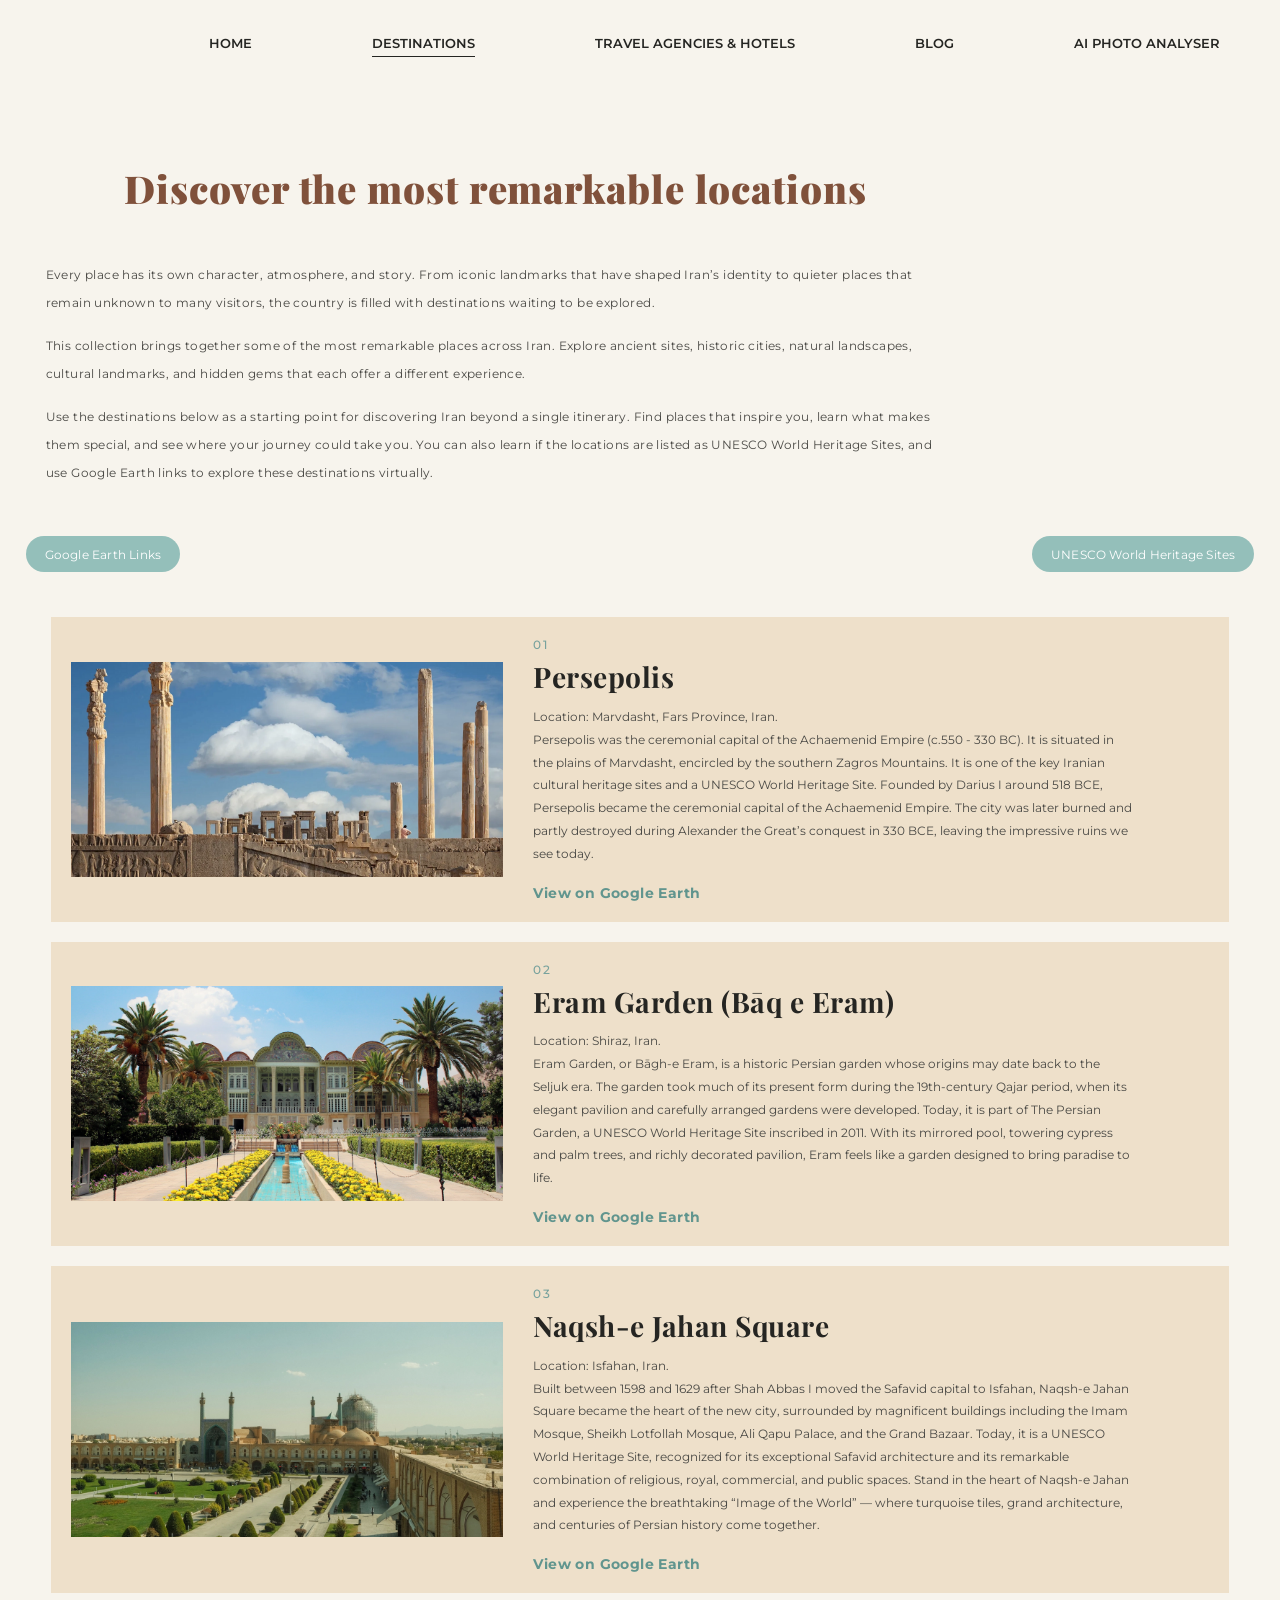
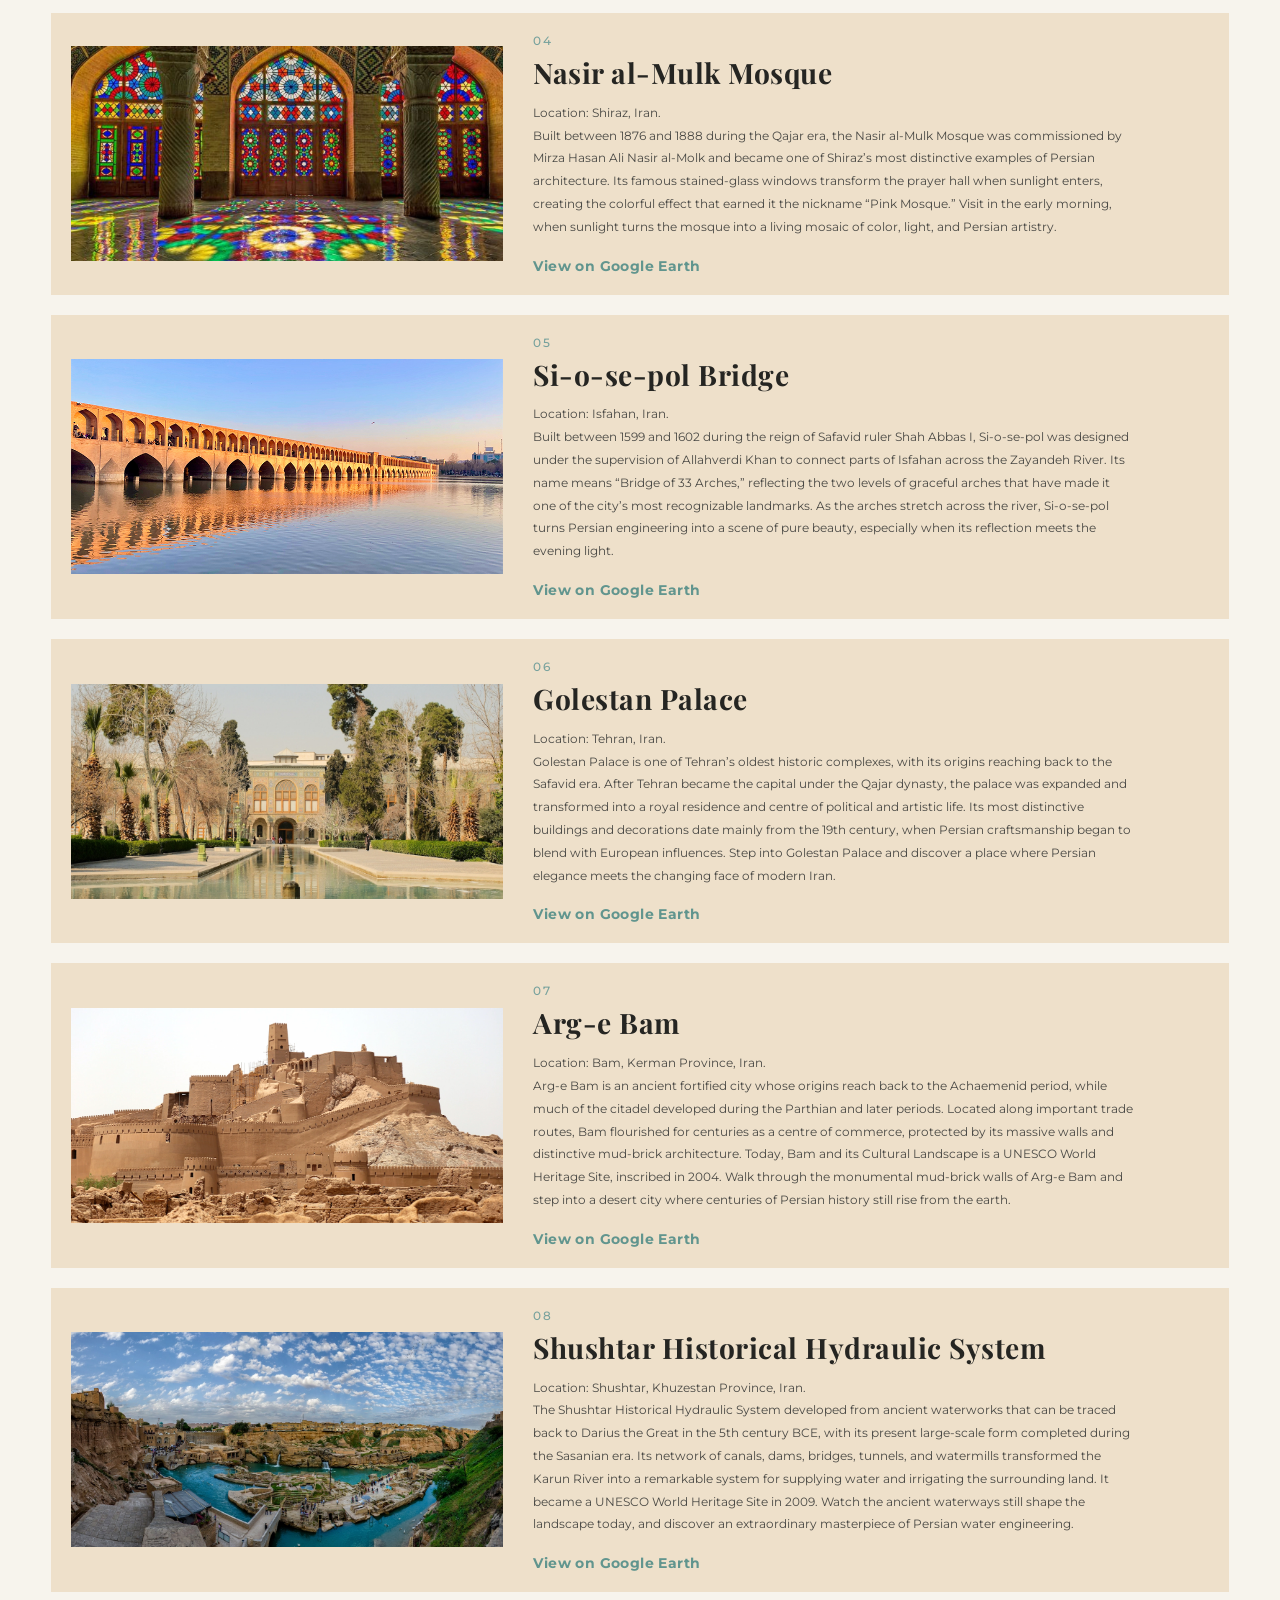
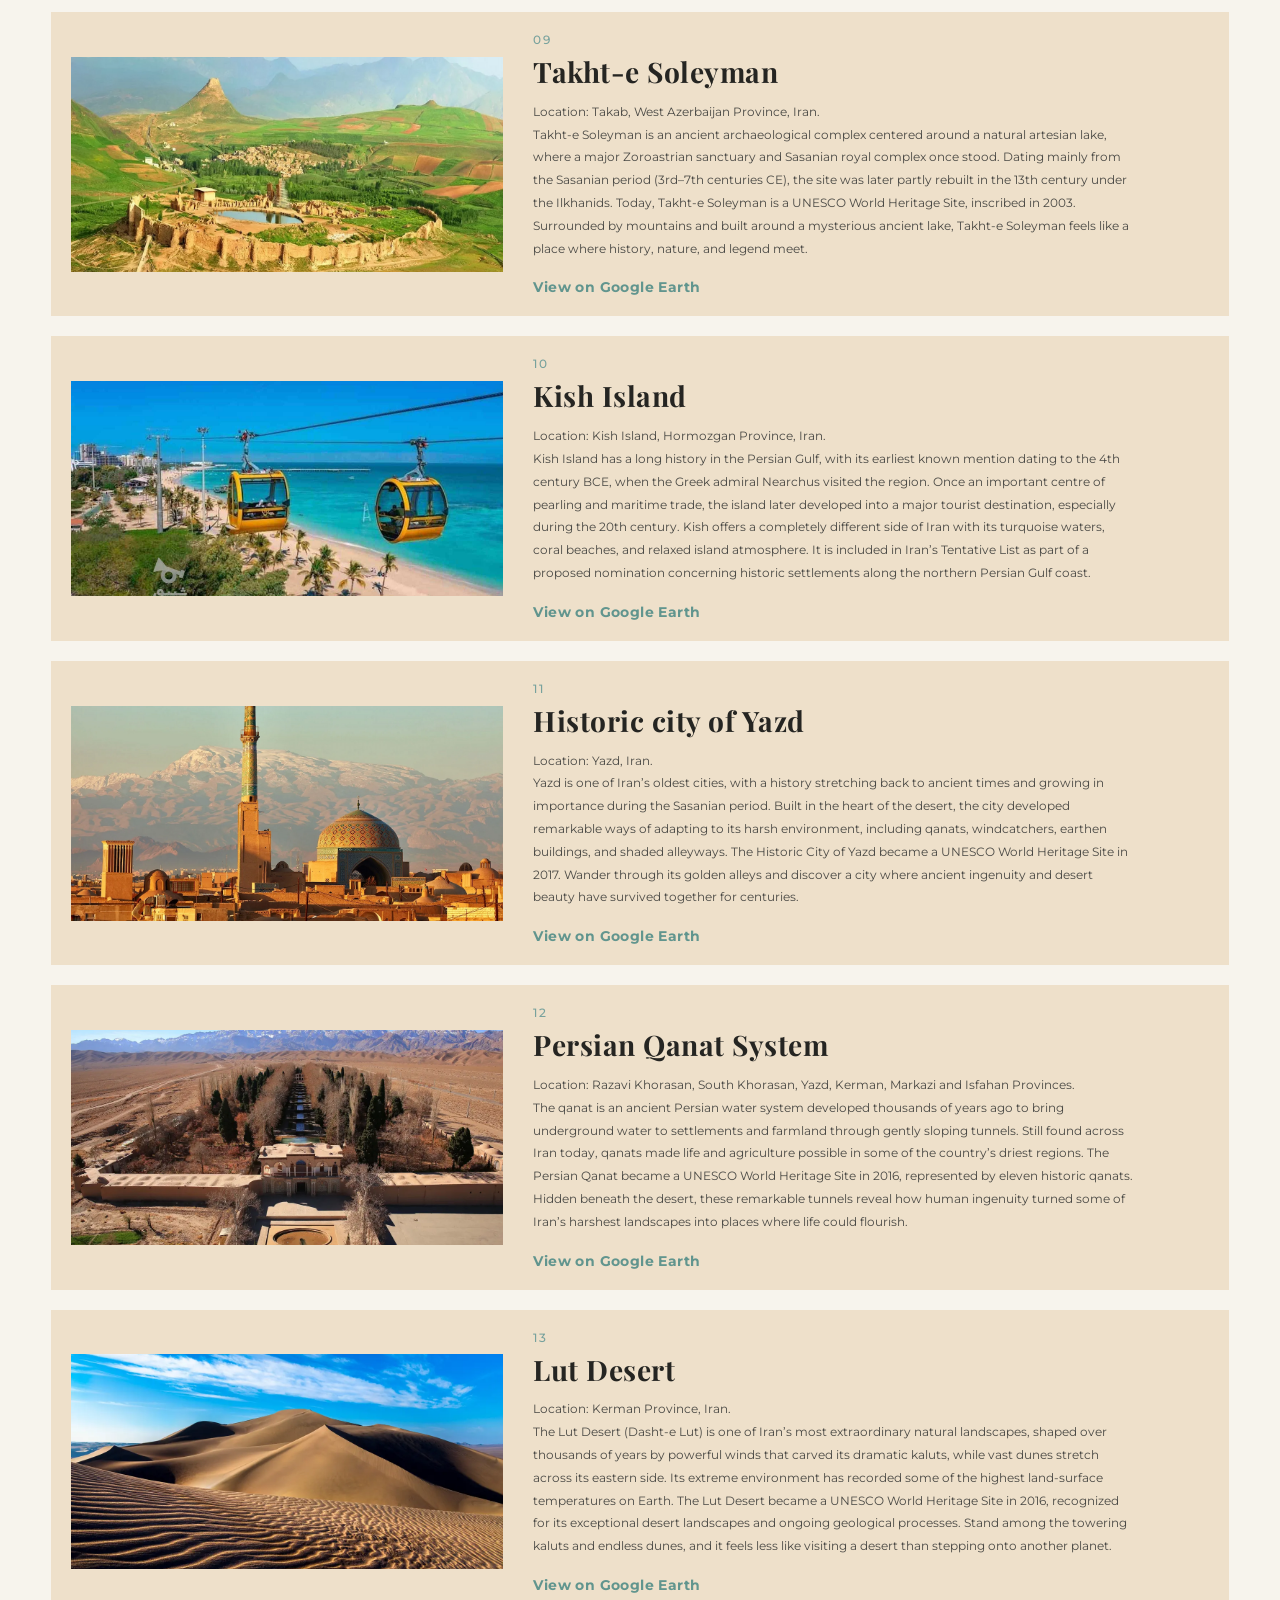
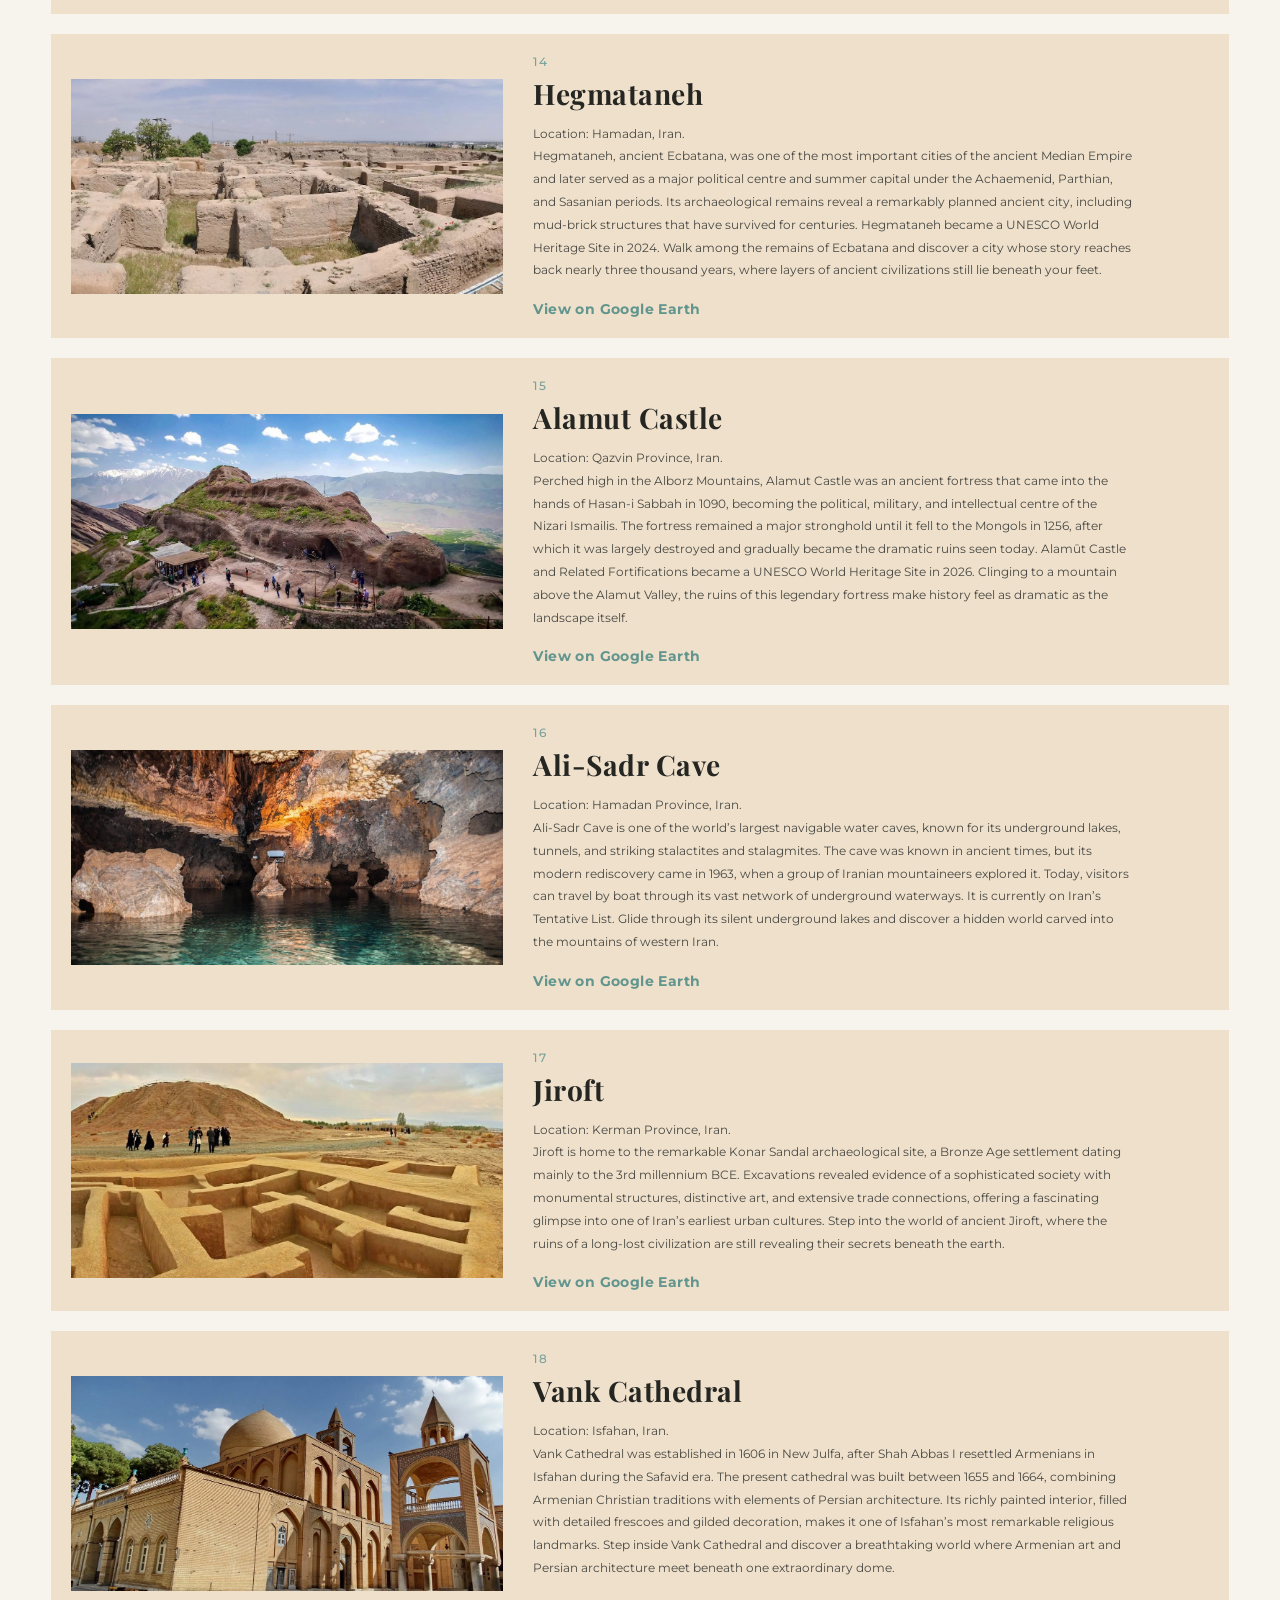
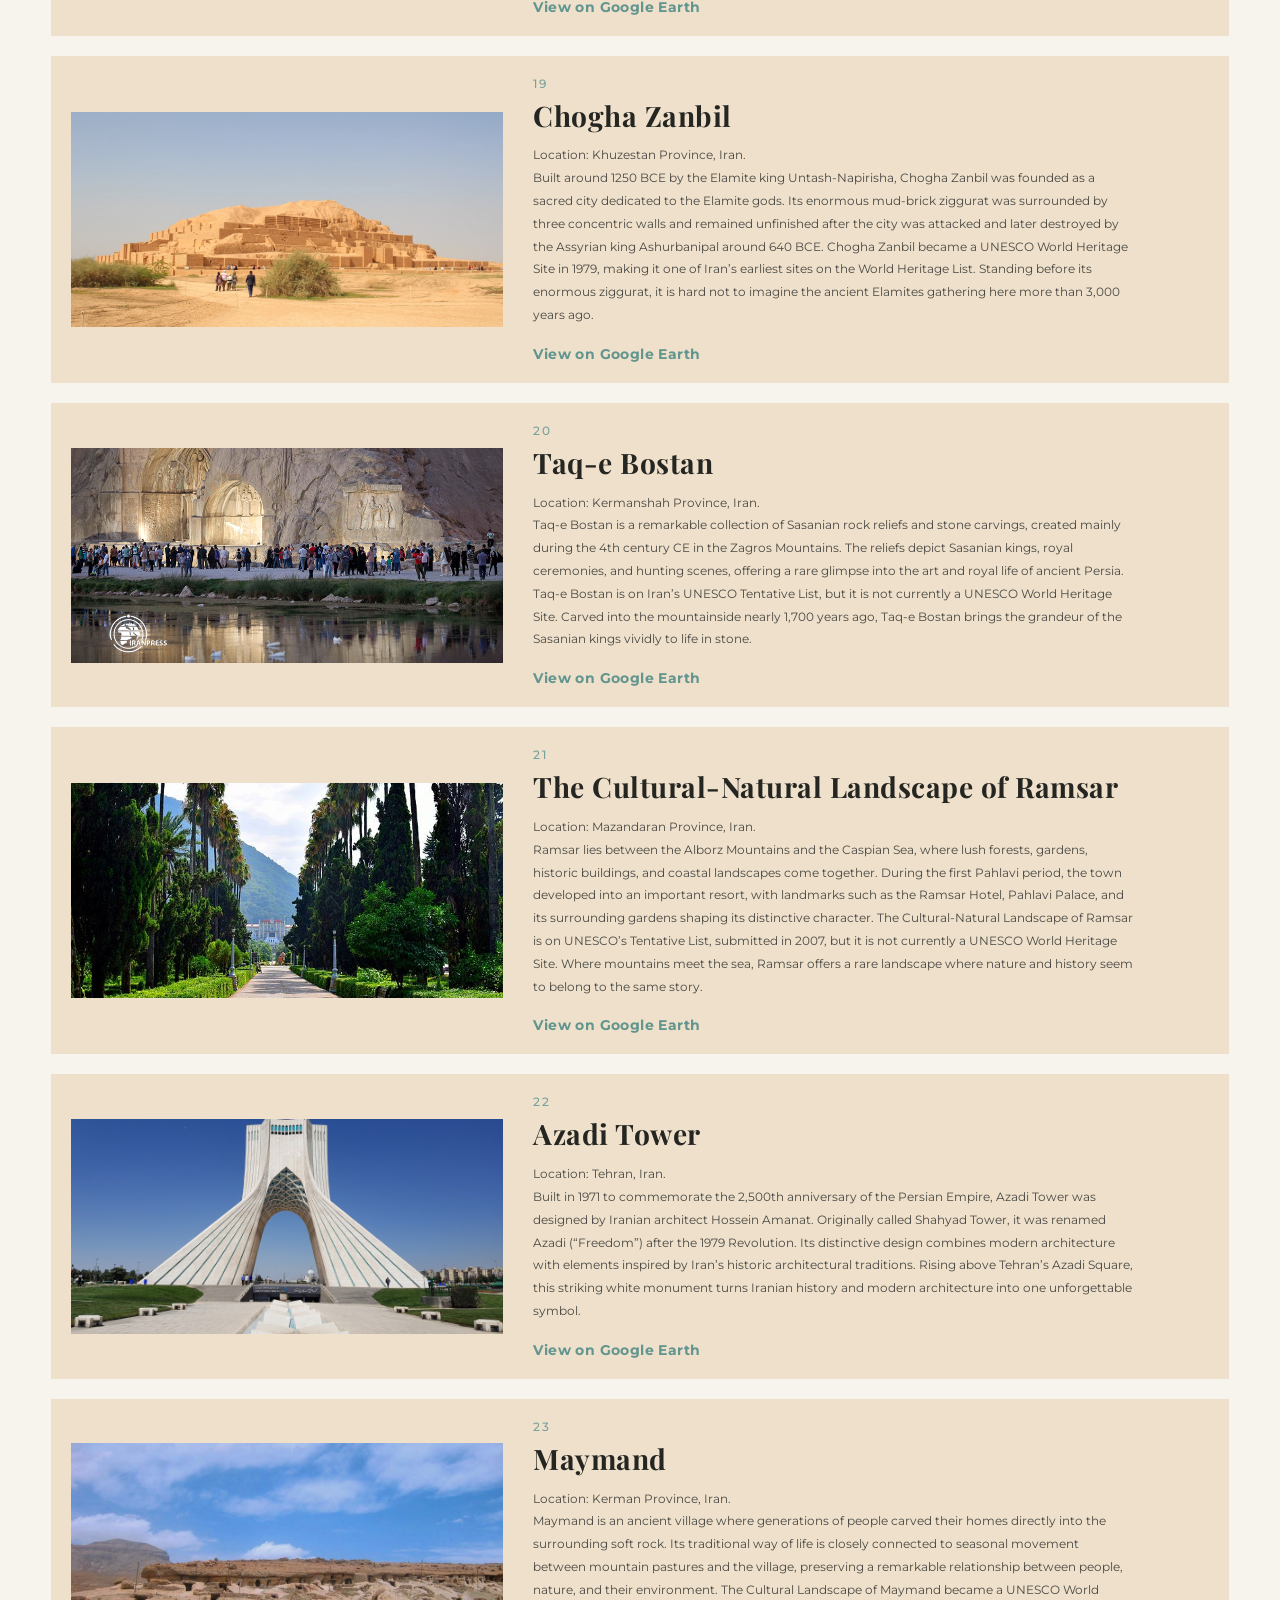
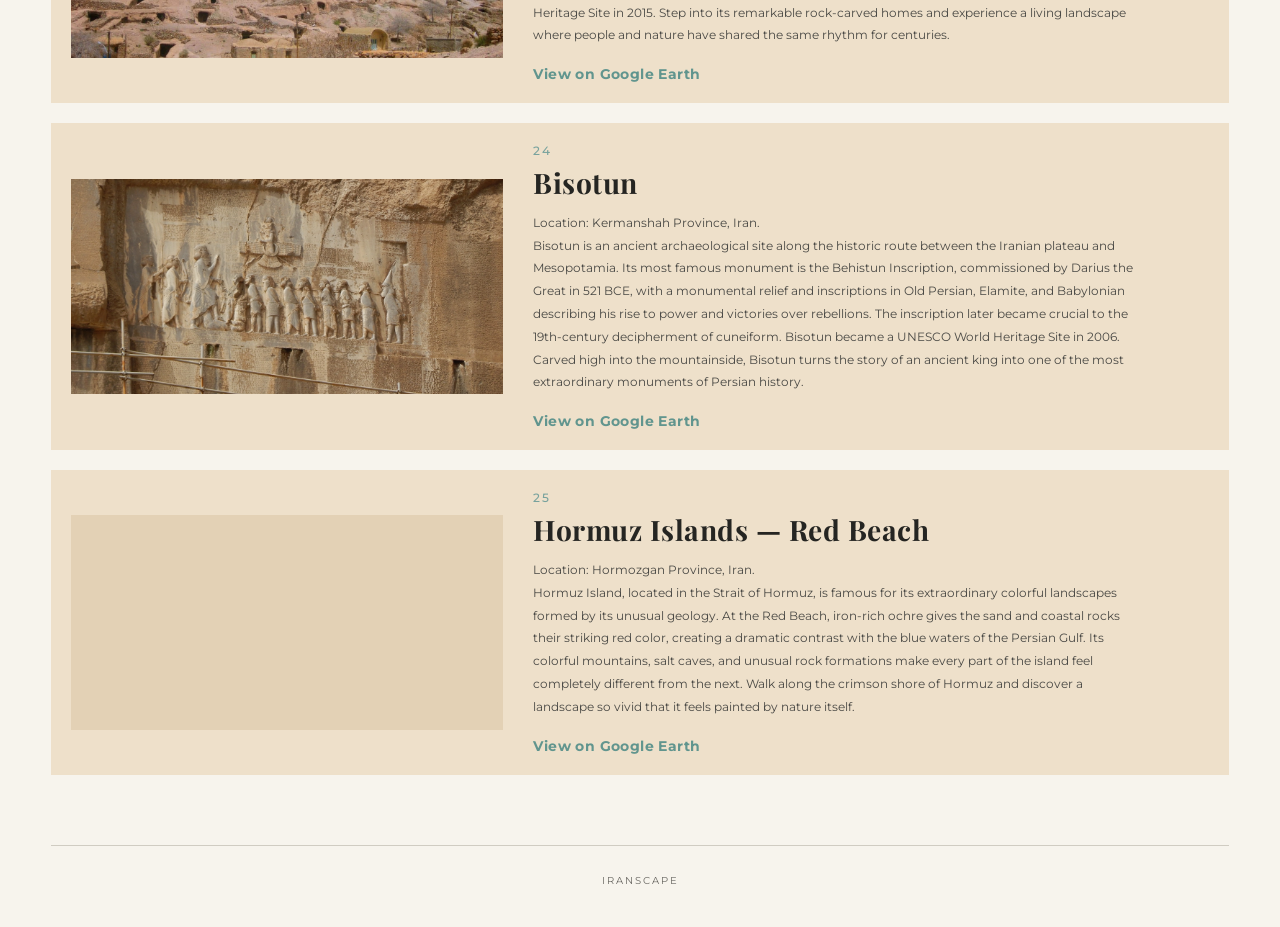
==== Destination page/index.html @ fbcfce31 "Add IranScape final project" ====
<!DOCTYPE html>
<html lang="en">

<head>

    <meta charset="UTF-8">

    <meta name="viewport" content="width=device-width, initial-scale=1.0">

    <title>Destinations | Iranscape</title>

    <link rel="stylesheet" href="destinations.css">


    <!-- Google Fonts -->

    <link rel="preconnect" href="https://fonts.googleapis.com">

    <link rel="preconnect" href="https://fonts.gstatic.com" crossorigin>

    <link
        href="https://fonts.googleapis.com/css2?family=Montserrat:wght@300;400;500;600;700&family=Playfair+Display:ital,wght@0,600;1,600&display=swap"
        rel="stylesheet"
    >

</head>


<body>


    <!-- =========================
         NAVIGATION
    ========================== -->

    <header class="site-header">

        <nav class="navbar">

            <a href="../index.html">
                HOME
            </a>

            <a href="index.html" class="active">
                DESTINATIONS
            </a>

            <a href="../Agency page/index.html">
                TRAVEL AGENCIES &amp; HOTELS
            </a>

            <a href="../Blog page/index.html">
                BLOG
            </a>

            <a href="../AI analyzer page/index.html">
                AI PHOTO ANALYSER
            </a>

        </nav>

    </header>

<!-- =========================
     PAGE INTRO
========================== -->

<main>

    <section
        class="destination-intro"
        aria-labelledby="destination-title"
    >

        <!-- Page title -->

        <div class="destination-heading">

            <h1 class="destination-title">
                Discover the most remarkable locations
            </h1>


            <!-- Main text -->

            <p class="body-line" id="destination-title">
                Every place has its own character, atmosphere, and story. From iconic landmarks that have shaped Iran’s identity to quieter places that remain unknown to many visitors, the country is filled with destinations waiting to be explored.
            </p>

            <p class="body-line">
                This collection brings together some of the most remarkable places across Iran. 
                Explore ancient sites, historic cities, natural landscapes, cultural landmarks, and hidden gems that each offer a different experience.
            </p>

            <p class="body-line">
                Use the destinations below as a starting point for discovering Iran beyond a single itinerary. 
                Find places that inspire you, learn what makes them special, and see where your journey could take you.
                You can also learn if the locations are listed as UNESCO World Heritage Sites, and use Google Earth links to explore these destinations virtually.

        </div>


        <!-- Google Earth label -->

        <div class="heading-button left-button">

            <span class="heading-label">
                Google Earth Links
            </span>

        </div>


        <!-- UNESCO label -->

        <div class="heading-button right-button">

            <span class="heading-label">
                UNESCO World Heritage Sites
            </span>

        </div>


    </section>


        <!-- =========================
             DESTINATIONS
        ========================== -->

        <section
            class="destinations-section"
            id="destinations"
            aria-label="Destinations in Iran"
        >


            <!-- DESTINATION 01 -->

            <article
                class="destination-card"
                data-unesco="false"
            >

                <div class="destination-image">

                    <img
                        src="images/Persepolis.webp"
                        alt="Persepolis, Iran"
                        loading="lazy"
                        decoding="async"
                    >

                </div>


                <div class="destination-content">

                    <span class="destination-number">
                        01
                    </span>

                    <h2>
                        Persepolis 
                    </h2>

                    <p>
                        Location: Marvdasht, Fars Province, Iran.
                    </p>
                    <p>
                        Persepolis was the ceremonial capital of the Achaemenid Empire (c.550 - 330 BC). It is situated in the plains of Marvdasht, encircled by the southern Zagros Mountains. 
                        It is one of the key Iranian cultural heritage sites and a UNESCO World Heritage Site. 
                        Founded by Darius I around 518 BCE, Persepolis became the ceremonial capital of the Achaemenid Empire.
                        The city was later burned and partly destroyed during Alexander the Great’s conquest in 330 BCE, leaving the impressive ruins we see today.
                    </p>
                    
                    <a
                    href="https://earth.google.com/web/search/Persepolis,+Iran/@29.93395102,52.89037479,1624.20949553a,1063.69809677d,35y,0h,0t,0r/data=CiwiJgokCQe_vJE28T1AETvrefTN7T1AGd41O-LNc0pAIWKzLofTb0pAQgIIAToDCgEwQgIIAEoNCP___________wEQAA?authuser=0"
                    target="_blank"
                    rel="noopener noreferrer"
                    class="google-earth-link"
                    >
                    View on Google Earth
                    </a>

                </div>

            </article>

            <!-- DESTINATION 02 -->

            <article
                class="destination-card"
                data-unesco="false"
            >

                <div class="destination-image">

                    <img
                        src="images/persiangarden.webp"
                        alt="Persian Garden, Iran"
                        loading="lazy"
                        decoding="async"
                    >

                </div>

                <div class="destination-content">

                    <span class="destination-number">
                        02
                    </span>

                    <h2>
                        Eram Garden (Bāq e Eram)
                    </h2>
                    <p>
                        Location: Shiraz, Iran.
                    </p>
                    <p>
                        Eram Garden, or Bāgh-e Eram, is a historic Persian garden whose origins may date back to the Seljuk era. 
                        The garden took much of its present form during the 19th-century Qajar period, when its elegant pavilion and carefully arranged gardens were developed. 
                        Today, it is part of The Persian Garden, a UNESCO World Heritage Site inscribed in 2011.
                        With its mirrored pool, towering cypress and palm trees, and richly decorated pavilion, Eram feels like a garden designed to bring paradise to life.
                    </p>
                    <a
                        href="https://earth.google.com/web/search/Eram+Garden/@29.63712113,52.5277128,1565.54150485a,2141.48465096d,35y,0h,0t,0r/data=CnoaTBJGCiUweDNmYjIxMjBjNjM5YTQzYmY6MHgxNTE2ZGU1MTI2NjE5YTdmGUZnT7gNoz1AIY68vbVdQ0pAKgtFcmFtIEdhcmRlbhgCIAEiJgokCc6wV-IK8T1AEegFvMkj7T1AGVf0Occ-dEpAIWkN7tKwb0pAQgIIAToDCgEwQgIIAEoNCP___________wEQAA?authuser=0"
                        target="_blank"
                        rel="noopener noreferrer"
                        class="google-earth-link"
                    >
                        View on Google Earth
                    </a>

                </div>

            </article>


            <!-- DESTINATION 03 -->

            <article
                class="destination-card"
                data-unesco="false"
            >

                <div class="destination-image">

                    <img
                        src="images/naghshejahan.webp"
                        alt="Naqsh-e Jahan Square, Isfahan, Iran"
                        loading="lazy"
                        decoding="async"
                    >

                </div>


                <div class="destination-content">

                    <span class="destination-number">
                        03
                    </span>

                    <h2>
                        Naqsh-e Jahan Square
                    </h2>

                    <p>
                        Location: Isfahan, Iran.
                    </p>
                    <p>
                        Built between 1598 and 1629 after Shah Abbas I moved the Safavid capital to Isfahan, Naqsh-e Jahan Square became the heart of the new city, surrounded by magnificent buildings including the Imam Mosque, Sheikh Lotfollah Mosque, Ali Qapu Palace, and the Grand Bazaar. 
                        Today, it is a UNESCO World Heritage Site, recognized for its exceptional Safavid architecture and its remarkable combination of religious, royal, commercial, and public spaces.
                        Stand in the heart of Naqsh-e Jahan and experience the breathtaking “Image of the World” — where turquoise tiles, grand architecture, and centuries of Persian history come together.
                    </p>
                    <a
                        href="https://earth.google.com/web/search/Naqsh-e+Jahan+Square/@32.65789115,51.6774042,1570.63296732a,872.6524331d,35y,0h,0t,0r/data=CiwiJgokCSPd0TPLpT1AEbhmaj5poD1AGacbp8etRkpAISnGCWhqQEpAQgIIAToDCgEwQgIIAEoNCP___________wEQAA?authuser=0"
                        target="_blank"
                        rel="noopener noreferrer"
                        class="google-earth-link"
                    >
                        View on Google Earth
                    </a>

                </div>

            </article>


            <!-- DESTINATION 04 -->

            <article
                class="destination-card"
                data-unesco="false"
            >

                <div class="destination-image">

                    <img
                        src="images/nasirolmolk.webp"
                        alt="Nasir al-Mulk Mosque, Shiraz, Iran"
                        loading="lazy"
                        decoding="async"
                    >

                </div>


                <div class="destination-content">

                    <span class="destination-number">
                        04
                    </span>

                    <h2>
                        Nasir al-Mulk Mosque 
                    </h2>

                    <p>
                        Location: Shiraz, Iran.
                    </p>
                    <p>
                        Built between 1876 and 1888 during the Qajar era, the Nasir al-Mulk Mosque was commissioned by Mirza Hasan Ali Nasir al-Molk and became one of Shiraz’s most distinctive examples of Persian architecture. 
                        Its famous stained-glass windows transform the prayer hall when sunlight enters, creating the colorful effect that earned it the nickname “Pink Mosque.”
                        Visit in the early morning, when sunlight turns the mosque into a living mosaic of color, light, and Persian artistry.

                    </p>
                    <a
                        href="https://earth.google.com/web/search/Nasir+al-Mulk+Mosque/@29.6085509,52.5484808,1527.80774706a,723.36769479d,35y,0h,0t,0r/data=[base64]?authuser=0"
                        target="_blank"
                        rel="noopener noreferrer"
                        class="google-earth-link"
                    >
                        View on Google Earth
                    </a>

                </div>

            </article>


            <!-- DESTINATION 05 -->

            <article
                class="destination-card"
                data-unesco="false"
            >

                <div class="destination-image">

                    <img
                        src="images/siosepol.webp"
                        alt="Si-o-se-pol Bridge, Isfahan, Iran"
                        loading="lazy"
                        decoding="async"
                    >

                </div>


                <div class="destination-content">

                    <span class="destination-number">
                        05
                    </span>

                    <h2>
                        Si-o-se-pol Bridge
                    </h2>

                    <p>
                        Location: Isfahan, Iran.
                    </p>
                    <p>
                        Built between 1599 and 1602 during the reign of Safavid ruler Shah Abbas I, Si-o-se-pol was designed under the supervision of Allahverdi Khan to connect parts of Isfahan across the Zayandeh River. 
                        Its name means “Bridge of 33 Arches,” reflecting the two levels of graceful arches that have made it one of the city’s most recognizable landmarks.
                        As the arches stretch across the river, Si-o-se-pol turns Persian engineering into a scene of pure beauty, especially when its reflection meets the evening light.
                    </p>
                    <a
                        href="https://earth.google.com/web/search/Si-o-se-pol+Bridge/@32.6447336,51.6676853,1566.90925164a,698.3200573d,35y,0h,0t,0r/data=[base64]?authuser=0"
                        target="_blank"
                        rel="noopener noreferrer"
                        class="google-earth-link"
                    >
                        View on Google Earth
                    </a>

                </div>

            </article>


            <!-- DESTINATION 06 -->

            <article
                class="destination-card"
                data-unesco="false"
            >

                <div class="destination-image">

                    <img
                        src="images/golestan.webp"
                        alt="Golestan Palace, Tehran, Iran"
                        loading="lazy"
                        decoding="async"
                    >

                </div>


                <div class="destination-content">

                    <span class="destination-number">
                        06
                    </span>

                    <h2>
                        Golestan Palace
                    </h2>

                    <p>
                        Location: Tehran, Iran.
                    </p>
                    <p>
                        Golestan Palace is one of Tehran’s oldest historic complexes, with its origins reaching back to the Safavid era. 
                        After Tehran became the capital under the Qajar dynasty, the palace was expanded and transformed into a royal residence and centre of political and artistic life. Its most distinctive buildings and decorations date mainly from the 19th century, when Persian craftsmanship began to blend with European influences. 
                        Step into Golestan Palace and discover a place where Persian elegance meets the changing face of modern Iran.
                    </p>
                    <a
                        href="https://earth.google.com/web/search/Golestan+Palace/@35.6797523,51.4205181,1144.12451778a,671.18628641d,35y,0h,0t,0r/data=[base64]?authuser=0"
                        target="_blank"
                        rel="noopener noreferrer"
                        class="google-earth-link"
                    >
                        View on Google Earth
                    </a>

                </div>

            </article>


            <!-- DESTINATION 07 -->

            <article
                class="destination-card"
                data-unesco="false"
            >

                <div class="destination-image">

                    <img
                        src="images/Argebam.webp"
                        alt="Arg-e Bam, Iran"
                        loading="lazy"
                        decoding="async"
                    >

                </div>


                <div class="destination-content">

                    <span class="destination-number">
                        07
                    </span>

                    <h2>
                        Arg-e Bam
                    </h2>

                    <p>
                        Location: Bam, Kerman Province, Iran.
                    </p>
                    <p>
                        Arg-e Bam is an ancient fortified city whose origins reach back to the Achaemenid period, while much of the citadel developed during the Parthian and later periods. 
                        Located along important trade routes, Bam flourished for centuries as a centre of commerce, protected by its massive walls and distinctive mud-brick architecture. 
                        Today, Bam and its Cultural Landscape is a UNESCO World Heritage Site, inscribed in 2004.
                        Walk through the monumental mud-brick walls of Arg-e Bam and step into a desert city where centuries of Persian history still rise from the earth.

                    </p>
                    <a
                        href="https://earth.google.com/web/search/Bam,+Kerman+Province,+Iran/@29.09652721,58.35005298,1069.37855192a,2305.023567d,35y,-0h,0t,0r/data=[base64]?authuser=0"
                        target="_blank"
                        rel="noopener noreferrer"
                        class="google-earth-link"
                    >
                        View on Google Earth
                    </a>

                </div>

            </article>


            <!-- DESTINATION 08 -->

            <article
                class="destination-card"
                data-unesco="false"
            >

                <div class="destination-image">

                    <img
                        src="images/Shushtar.webp"
                        alt="Shushtar Historical Hydraulic System, Iran"
                        loading="lazy"
                        decoding="async"
                    >

                </div>


                <div class="destination-content">

                    <span class="destination-number">
                        08
                    </span>

                    <h2>
                        Shushtar Historical Hydraulic System
                    </h2>

                    <p>
                        Location: Shushtar, Khuzestan Province, Iran.
                    </p>
                    <p>
                        The Shushtar Historical Hydraulic System developed from ancient waterworks that can be traced back to Darius the Great in the 5th century BCE, with its present large-scale form completed during the Sasanian era. 
                        Its network of canals, dams, bridges, tunnels, and watermills transformed the Karun River into a remarkable system for supplying water and irrigating the surrounding land. 
                        It became a UNESCO World Heritage Site in 2009.
                        Watch the ancient waterways still shape the landscape today, and discover an extraordinary masterpiece of Persian water engineering.
                    </p>
                    <a
                        href="https://earth.google.com/web/search/Shushtar+Historical+Hydraulic+System/@32.0440392,48.8581186,37.30317865a,703.393557d,35y,0h,0t,0r/data=[base64]?authuser=0"
                        target="_blank"
                        rel="noopener noreferrer"
                        class="google-earth-link"
                    >
                        View on Google Earth
                    </a>

                </div>

            </article>

            <!-- DESTINATION 09 -->

            <article
                class="destination-card"
                data-unesco="false"
            >

                <div class="destination-image">

                    <img
                        src="images/takhtesoleyman.webp"
                        alt="Takht-e Soleyman, Iran"
                        loading="lazy"
                        decoding="async"
                    >
                </div>

                <div class="destination-content">

                    <span class="destination-number">
                        09
                    </span>

                    <h2>
                        Takht-e Soleyman
                    </h2>

                    <p>
                        Location: Takab, West Azerbaijan Province, Iran.
                    </p>
                    <p>
                        Takht-e Soleyman is an ancient archaeological complex centered around a natural artesian lake, where a major Zoroastrian sanctuary and Sasanian royal complex once stood. 
                        Dating mainly from the Sasanian period (3rd–7th centuries CE), the site was later partly rebuilt in the 13th century under the Ilkhanids. 
                        Today, Takht-e Soleyman is a UNESCO World Heritage Site, inscribed in 2003.
                        Surrounded by mountains and built around a mysterious ancient lake, Takht-e Soleyman feels like a place where history, nature, and legend meet.
                    </p>
                    <a
                        href="https://earth.google.com/web/search/Takht-e+Soleyman/@36.89292861,47.23725409,0a,279598.43403335d,35y,0h,0t,0r/data=[base64]?authuser=0"
                        target="_blank"
                        rel="noopener noreferrer"
                        class="google-earth-link"
                    >
                        View on Google Earth
                    </a>

                </div>

            </article>


            <!-- DESTINATION 10 -->

            <article
                class="destination-card"
                data-unesco="false"
            >

                <div class="destination-image">

                    <img
                        src="images/Kishisland.webp"
                        alt="Kish Island, Iran"
                        loading="lazy"
                        decoding="async"
                    >

                </div>


                <div class="destination-content">

                    <span class="destination-number">
                        10
                    </span>

                    <h2>
                        Kish Island
                    </h2>

                    <p>
                        Location: Kish Island, Hormozgan Province, Iran.
                    </p>
                    <p>
                        Kish Island has a long history in the Persian Gulf, with its earliest known mention dating to the 4th century BCE, when the Greek admiral Nearchus visited the region. 
                        Once an important centre of pearling and maritime trade, the island later developed into a major tourist destination, especially during the 20th century.
                        Kish offers a completely different side of Iran with its turquoise waters, coral beaches, and relaxed island atmosphere.
                        It is included in Iran’s Tentative List as part of a proposed nomination concerning historic settlements along the northern Persian Gulf coast.

                    </p>
                    <a
                        href="https://earth.google.com/web/search/Kish+Island,+Kish,+Iran/@26.5344288,53.97383345,30.10061765a,16638.65158837d,35y,0h,0t,0r/data=[base64]?authuser=0"
                        target="_blank"
                        rel="noopener noreferrer"
                        class="google-earth-link"
                    >
                        View on Google Earth
                    </a>
                </div>

            </article>


            <!-- DESTINATION 11 -->

            <article
                class="destination-card"
                data-unesco="false"
            >

                <div class="destination-image">

                    <img
                        src="images/yazd.webp"
                        alt="Historic city of Yazd, Iran"
                        loading="lazy"
                        decoding="async"
                    >

                </div>


                <div class="destination-content">

                    <span class="destination-number">
                        11
                    </span>

                    <h2>
                        Historic city of Yazd
                    </h2>

                    <p>
                        Location: Yazd, Iran.
                    </p>
                    <p>
                        Yazd is one of Iran’s oldest cities, with a history stretching back to ancient times and growing in importance during the Sasanian period. 
                        Built in the heart of the desert, the city developed remarkable ways of adapting to its harsh environment, including qanats, windcatchers, earthen buildings, and shaded alleyways. 
                        The Historic City of Yazd became a UNESCO World Heritage Site in 2017.
                        Wander through its golden alleys and discover a city where ancient ingenuity and desert beauty have survived together for centuries.
                    </p>
                    <a
                        href="https://earth.google.com/web/search/Historic+city+of+Yazd/@31.89194655,54.36843922,1215.14961844a,7227.86623324d,35y,140.59030822h,0t,0r/data=CiwiJgokCacojTfwlDpAEXo7sEKrfDpAGRArRlBfCktAIdp4m8_t7kpAQgIIAToDCgEwQgIIAEoNCP___________wEQAA?authuser=0"
                        target="_blank"
                        rel="noopener noreferrer"
                        class="google-earth-link"
                    >
                        View on Google Earth
                    </a>

                </div>

            </article>


            <!-- DESTINATION 12 -->

            <article
                class="destination-card"
                data-unesco="false"
            >

                <div class="destination-image">

                    <img
                        src="images/Qanat.webp"
                        alt="Persian Qanat, Iran"
                        loading="lazy"
                        decoding="async"
                    >

                </div>


                <div class="destination-content">

                    <span class="destination-number">
                        12
                    </span>

                    <h2>
                        Persian Qanat System
                    </h2>

                    <p>
                        Location: Razavi Khorasan, South Khorasan, Yazd, Kerman, Markazi and Isfahan Provinces.
                    </p>
                    <p>
                        The qanat is an ancient Persian water system developed thousands of years ago to bring underground water to settlements and farmland through gently sloping tunnels. 
                        Still found across Iran today, qanats made life and agriculture possible in some of the country’s driest regions. 
                        The Persian Qanat became a UNESCO World Heritage Site in 2016, represented by eleven historic qanats.
                        Hidden beneath the desert, these remarkable tunnels reveal how human ingenuity turned some of Iran’s harshest landscapes into places where life could flourish.
                    </p>
                    <a
                        href="https://earth.google.com/web/search/Persian+Qanat/@32.21563954,53.99549045,1132.71296578a,172019.10196932d,35y,0h,0t,0r/data=[base64]?authuser=0"
                        target="_blank"
                        rel="noopener noreferrer"
                        class="google-earth-link"
                    >
                        View on Google Earth
                    </a>

                </div>

            </article>


            <!-- DESTINATION 13 -->

            <article
                class="destination-card"
                data-unesco="false"
            >

                <div class="destination-image">

                    <img
                        src="images/lutdesert.webp"
                        alt="Lut Desert, Iran"
                        loading="lazy"
                        decoding="async"
                    >

                </div>


                <div class="destination-content">

                    <span class="destination-number">
                        13
                    </span>

                    <h2>
                        Lut Desert
                    </h2>

                    <p>
                        Location: Kerman Province, Iran.
                    </p>
                    <p>
                        The Lut Desert (Dasht-e Lut) is one of Iran’s most extraordinary natural landscapes, shaped over thousands of years by powerful winds that carved its dramatic kaluts, while vast dunes stretch across its eastern side. 
                        Its extreme environment has recorded some of the highest land-surface temperatures on Earth. The Lut Desert became a UNESCO World Heritage Site in 2016, recognized for its exceptional desert landscapes and ongoing geological processes.
                        Stand among the towering kaluts and endless dunes, and it feels less like visiting a desert than stepping onto another planet.
                    </p>
                    <a
                        href="https://earth.google.com/web/search/Lut+Desert/@31.59475816,57.85247501,512.10512726a,1848872.38679051d,35y,0h,0t,0r/data=CnkaSxJFCiUweDNlZmQ1NDU1MmI4YzYwOGQ6MHg0NWJlNTViNDBiNDYxMGUwGVccc0P4Zj5AIbrDgevlI01AKgpMdXQgRGVzZXJ0GAIgASImCiQJUIuWxjFaQEAR6uZ8ElS3P0AZAj6ctx2US0Ah8PyxvrpqSkBCAggBOgMKATBCAggASg0I____________ARAA?authuser=0"
                        target="_blank"
                        rel="noopener noreferrer"
                        class="google-earth-link"
                    >
                        View on Google Earth
                    </a>

                </div>

            </article>


            <!-- DESTINATION 14 -->

            <article
                class="destination-card"
                data-unesco="false"
            >

                <div class="destination-image">

                    <img
                        src="images/hegmatane.webp"
                        alt="Hegmataneh, Iran"
                        loading="lazy"
                        decoding="async"
                    >

                </div>


                <div class="destination-content">

                    <span class="destination-number">
                        14
                    </span>

                    <h2>
                        Hegmataneh
                    </h2>

                    <p>
                        Location: Hamadan, Iran.
                    </p>
                    <p>
                        Hegmataneh, ancient Ecbatana, was one of the most important cities of the ancient Median Empire and later served as a major political centre and summer capital under the Achaemenid, Parthian, and Sasanian periods. 
                        Its archaeological remains reveal a remarkably planned ancient city, including mud-brick structures that have survived for centuries. Hegmataneh became a UNESCO World Heritage Site in 2024.
                        Walk among the remains of Ecbatana and discover a city whose story reaches back nearly three thousand years, where layers of ancient civilizations still lie beneath your feet.
                    </p>
                    <a
                        href="https://earth.google.com/web/search/Hegmataneh/@34.80560071,48.51784347,1795.45995615a,679.20600288d,35y,0h,0t,0r/data=CnkaSxJFCiUweDNmZjFlZDM1M2ViOTM5YTk6MHgzNGRhZWYyZWUwOTlhZjBmGdPQUO0dZ0FAIRx5ILJIQkhAKgpIZWdtYXRhbmVoGAIgASImCiQJUB5bBzxHQkARRNtC-KY_OUAZ7Qrhf6D_UUAhOSurzfraRUBCAggBOgMKATBCAggASg0I____________ARAA?authuser=0"
                        target="_blank"
                        rel="noopener noreferrer"
                        class="google-earth-link"
                    >
                        View on Google Earth
                    </a>
                </div>

            </article>


            <!-- DESTINATION 15 -->

            <article
                class="destination-card"
                data-unesco="false"
            >

                <div class="destination-image">

                    <img
                        src="images/alamut.webp"
                        alt="Alamut Castle, Iran"
                        loading="lazy"
                        decoding="async"
                    >

                </div>


                <div class="destination-content">

                    <span class="destination-number">
                        15
                    </span>

                    <h2>
                        Alamut Castle
                    </h2>

                    <p>
                        Location: Qazvin Province, Iran.
                    </p>
                    <p>
                        Perched high in the Alborz Mountains, Alamut Castle was an ancient fortress that came into the hands of Hasan-i Sabbah in 1090, becoming the political, military, and intellectual centre of the Nizari Ismailis. 
                        The fortress remained a major stronghold until it fell to the Mongols in 1256, after which it was largely destroyed and gradually became the dramatic ruins seen today.
                        Alamūt Castle and Related Fortifications became a UNESCO World Heritage Site in 2026.
                        Clinging to a mountain above the Alamut Valley, the ruins of this legendary fortress make history feel as dramatic as the landscape itself.
                    </p>
                    <a
                        href="https://earth.google.com/web/search/Alamut+Castle/@36.44506,50.5859253,2083.92987561a,664.07598009d,35y,0h,0t,0r/data=[base64]?authuser=0"
                        target="_blank"
                        rel="noopener noreferrer"
                        class="google-earth-link"
                    >
                        View on Google Earth
                    </a>
                </div>

            </article>


            <!-- DESTINATION 16 -->

            <article
                class="destination-card"
                data-unesco="false"
            >

                <div class="destination-image">

                    <img
                        src="images/alisadr.webp"
                        alt="Ali-Sadr Cave, Iran"
                        loading="lazy"
                        decoding="async"
                    >
                </div>

                <div class="destination-content">

                    <span class="destination-number">
                        16
                    </span>

                    <h2>
                        Ali-Sadr Cave
                    </h2>

                    <p>
                        Location: Hamadan Province, Iran.
                    </p>
                    <p>
                        Ali-Sadr Cave is one of the world’s largest navigable water caves, known for its underground lakes, tunnels, and striking stalactites and stalagmites. 
                        The cave was known in ancient times, but its modern rediscovery came in 1963, when a group of Iranian mountaineers explored it. 
                        Today, visitors can travel by boat through its vast network of underground waterways. It is currently on Iran’s Tentative List.
                        Glide through its silent underground lakes and discover a hidden world carved into the mountains of western Iran.
                    </p>
                    <a
                        href="https://earth.google.com/web/search/Ali-Sadr+Cave/@35.29999945,48.2999993,2044.31733087a,3508.41055986d,35y,0h,0t,0r/data=[base64]?authuser=0"
                        target="_blank"
                        rel="noopener noreferrer"
                        class="google-earth-link"
                    >
                        View on Google Earth
                    </a>
                </div>

            </article>

            <!-- DESTINATION 17 -->

            <article
                class="destination-card"
                data-unesco="false"
            >

                <div class="destination-image">

                    <img
                        src="images/jiroft.webp"
                        alt="Jiroft, Iran"
                        loading="lazy"
                        decoding="async"
                    >

                </div>

                <div class="destination-content">

                    <span class="destination-number">
                        17
                    </span>

                    <h2>
                        Jiroft
                    </h2>

                    <p>
                        Location: Kerman Province, Iran.
                    </p>
                    <p>
                        Jiroft is home to the remarkable Konar Sandal archaeological site, a Bronze Age settlement dating mainly to the 3rd millennium BCE. 
                        Excavations revealed evidence of a sophisticated society with monumental structures, distinctive art, and extensive trade connections, offering a fascinating glimpse into one of Iran’s earliest urban cultures.
                        Step into the world of ancient Jiroft, where the ruins of a long-lost civilization are still revealing their secrets beneath the earth.
                    </p>
                    <a
                        href="https://earth.google.com/web/search/Jiroft/@28.68021676,57.74097409,682.28448365a,16316.64094018d,35y,0h,0t,0r/data=CnUaRxJBCiUweDNlZmI3NzUzMTZlOTBlNDE6MHhlMWE2MjdjZjIxNDBhYzY5GWpT0EjfrTxAIak7Ba9M30xAKgZKaXJvZnQYAiABIiYKJAmNIXrA2KpBQBHTQ-v7-qFBQBmEzeE5LjFIQCGLVAA9sBtIQEICCAE6AwoBMEICCABKDQj___________8BEAA?authuser=0"
                        target="_blank"
                        rel="noopener noreferrer"
                        class="google-earth-link"
                    >
                        View on Google Earth
                    </a>
                </div>

            </article>

            <!-- DESTINATION 18 -->

            <article
                class="destination-card"
                data-unesco="false"
            >

                <div class="destination-image">

                    <img
                        src="images/vankcathedral.webp"
                        alt="Vank Cathedral, Isfahan, Iran"
                        loading="lazy"
                        decoding="async"
                    >

                </div>


                <div class="destination-content">

                    <span class="destination-number">
                        18
                    </span>

                    <h2>
                        Vank Cathedral
                    </h2>

                    <p>
                        Location: Isfahan, Iran.
                    </p>
                    <p>
                        Vank Cathedral was established in 1606 in New Julfa, after Shah Abbas I resettled Armenians in Isfahan during the Safavid era. 
                        The present cathedral was built between 1655 and 1664, combining Armenian Christian traditions with elements of Persian architecture. 
                        Its richly painted interior, filled with detailed frescoes and gilded decoration, makes it one of Isfahan’s most remarkable religious landmarks.
                        Step inside Vank Cathedral and discover a breathtaking world where Armenian art and Persian architecture meet beneath one extraordinary dome.
                    </p>
                    <a
                        href="https://earth.google.com/web/search/Vank+Cathedral/@32.6350492,51.6557384,1577.56005707a,698.31863117d,35y,0h,0t,0r/data=[base64]?authuser=0"
                        target="_blank"
                        rel="noopener noreferrer"
                        class="google-earth-link"
                    >
                        View on Google Earth
                    </a>
                </div>

            </article>

            <!-- DESTINATION 19 -->

            <article
                class="destination-card"
                data-unesco="false"
            >

                <div class="destination-image">

                    <img
                        src="images/choghazanbil.webp"
                        alt="Chogha Zanbil, Iran"
                        loading="lazy"
                        decoding="async"
                    >

                </div>


                <div class="destination-content">

                    <span class="destination-number">
                        19
                    </span>

                    <h2>
                        Chogha Zanbil
                    </h2>

                    <p>
                        Location: Khuzestan Province, Iran.
                    </p>
                    <p>
                        Built around 1250 BCE by the Elamite king Untash-Napirisha, Chogha Zanbil was founded as a sacred city dedicated to the Elamite gods. 
                        Its enormous mud-brick ziggurat was surrounded by three concentric walls and remained unfinished after the city was attacked and later destroyed by the Assyrian king Ashurbanipal around 640 BCE. 
                        Chogha Zanbil became a UNESCO World Heritage Site in 1979, making it one of Iran’s earliest sites on the World Heritage List.
                        Standing before its enormous ziggurat, it is hard not to imagine the ancient Elamites gathering here more than 3,000 years ago.
                    </p>
                    <a
                        href="https://earth.google.com/web/search/Chogha+Zanbil/@32.0090545,48.5215684,81.94728849a,703.69007246d,35y,0h,0t,0r/data=[base64]?authuser=0"
                        target="_blank"
                        rel="noopener noreferrer"
                        class="google-earth-link"
                    >
                        View on Google Earth
                    </a>

                </div>

            </article>


            <!-- DESTINATION 20 -->

            <article
                class="destination-card"
                data-unesco="false"
            >

                <div class="destination-image">

                    <img
                        src="images/taghebostan.webp"
                        alt="Taq-e Bostan, Iran"
                        loading="lazy"
                        decoding="async"
                    >

                </div>


                <div class="destination-content">

                    <span class="destination-number">
                        20
                    </span>

                    <h2>
                        Taq-e Bostan
                    </h2>

                    <p>
                        Location: Kermanshah Province, Iran.
                    </p>
                    <p>
                        Taq-e Bostan is a remarkable collection of Sasanian rock reliefs and stone carvings, created mainly during the 4th century CE in the Zagros Mountains. 
                        The reliefs depict Sasanian kings, royal ceremonies, and hunting scenes, offering a rare glimpse into the art and royal life of ancient Persia. 
                        Taq-e Bostan is on Iran’s UNESCO Tentative List, but it is not currently a UNESCO World Heritage Site.
                        Carved into the mountainside nearly 1,700 years ago, Taq-e Bostan brings the grandeur of the Sasanian kings vividly to life in stone.
                    </p>
                    <a
                        href="https://earth.google.com/web/search/Taq-e+Bostan/@34.387432,47.1323722,1339.888314a,683.01443394d,35y,0h,0t,0r/data=CnsaTRJHCiUweDNmZmFmMmI1ZjYzMTIyMDc6MHg4Zjc5NWM4NzU1NjgzMTljGUG2LF-XMUFAISXzfpLxkEdAKgxUYXEtZSBCb3N0YW4YAiABIiYKJAlS3ByxcQFAQBFp2mmy3wBAQBmpZKz9bENIQCHbOwiEGEJIQEICCAE6AwoBMEICCABKDQj___________8BEAA?authuser=0"
                        target="_blank"
                        rel="noopener noreferrer"
                        class="google-earth-link"
                    >
                        View on Google Earth
                    </a>

                </div>

            </article>


            <!-- DESTINATION 21 -->

            <article
                class="destination-card"
                data-unesco="false"
            >

                <div class="destination-image">

                    <img
                        src="images/ramsar.webp"
                        alt="Ramsar, Iran"
                        loading="lazy"
                        decoding="async"
                    >

                </div>


                <div class="destination-content">

                    <span class="destination-number">
                        21
                    </span>

                    <h2>
                        The Cultural-Natural Landscape of Ramsar
                    </h2>

                    <p>
                        Location: Mazandaran Province, Iran.
                    </p>
                    <p>
                        Ramsar lies between the Alborz Mountains and the Caspian Sea, where lush forests, gardens, historic buildings, and coastal landscapes come together. 
                        During the first Pahlavi period, the town developed into an important resort, with landmarks such as the Ramsar Hotel, Pahlavi Palace, and its surrounding gardens shaping its distinctive character. 
                        The Cultural-Natural Landscape of Ramsar is on UNESCO’s Tentative List, submitted in 2007, but it is not currently a UNESCO World Heritage Site.
                        Where mountains meet the sea, Ramsar offers a rare landscape where nature and history seem to belong to the same story.
                    </p>
                    <a
                        href="https://earth.google.com/web/search/Ramsar,+Mazandaran+Province,+Iran/@36.92330148,50.65019002,10.0320684a,14868.43496623d,35y,0h,0t,0r/data=[base64]?authuser=0"
                        target="_blank"
                        rel="noopener noreferrer"
                        class="google-earth-link"
                    >
                        View on Google Earth
                    </a>

                </div>

            </article>


            <!-- DESTINATION 22 -->

            <article
                class="destination-card"
                data-unesco="false"
            >

                <div class="destination-image">

                    <img
                        src="images/azaditower.webp"
                        alt="Azadi Tower, Tehran, Iran"
                        loading="lazy"
                        decoding="async"
                    >

                </div>


                <div class="destination-content">

                    <span class="destination-number">
                        22
                    </span>

                    <h2>
                        Azadi Tower
                    </h2>

                    <p>
                        Location: Tehran, Iran.
                    </p>
                    <p>
                        Built in 1971 to commemorate the 2,500th anniversary of the Persian Empire, Azadi Tower was designed by Iranian architect Hossein Amanat. 
                        Originally called Shahyad Tower, it was renamed Azadi (“Freedom”) after the 1979 Revolution. 
                        Its distinctive design combines modern architecture with elements inspired by Iran’s historic architectural traditions.
                        Rising above Tehran’s Azadi Square, this striking white monument turns Iranian history and modern architecture into one unforgettable symbol.
                    </p>
                    <a
                        href="https://earth.google.com/web/search/Azadi+Tower/@35.6996804,51.33791205,1186.77156025a,838.67523871d,35y,0h,0t,0r/data=CiwiJgokCdUxTWaUe0JAEdLY1xfGcEJAGUQCuq-YYElAIf_sLivaRUlAQgIIAToDCgEwQgIIAEoNCP___________wEQAA?authuser=0"
                        target="_blank"
                        rel="noopener noreferrer"
                        class="google-earth-link"
                    >
                        View on Google Earth
                    </a>

                </div>

            </article>


            <!-- DESTINATION 23 -->

            <article
                class="destination-card"
                data-unesco="false"
            >

                <div class="destination-image">

                    <img
                        src="images/Maymand.webp"
                        alt="Maymand, Iran"
                        loading="lazy"
                        decoding="async"
                    >

                </div>


                <div class="destination-content">

                    <span class="destination-number">
                        23
                    </span>

                    <h2>
                        Maymand
                    </h2>

                    <p>
                        Location: Kerman Province, Iran.
                    </p>
                    <p>
                        Maymand is an ancient village where generations of people carved their homes directly into the surrounding soft rock. 
                        Its traditional way of life is closely connected to seasonal movement between mountain pastures and the village, preserving a remarkable relationship between people, nature, and their environment. 
                        The Cultural Landscape of Maymand became a UNESCO World Heritage Site in 2015.
                        Step into its remarkable rock-carved homes and experience a living landscape where people and nature have shared the same rhythm for centuries.
                    </p>
                    <a
                        href="https://earth.google.com/web/search/Maymand/@30.2291391,55.3761899,2215.60327051a,1588.1988561d,35y,0h,0t,0r/data=CnYaSBJCCiUweDNmYWE3YzdiMmIxMTJmZDU6MHgxZWExODUyZGUwMzFkMGNiGTlI46t4Oj5AIQlszsEzsEtAKgdNYXltYW5kGAIgASImCiQJvhhstFDaQUARdHbBhc3YQUAZ7WtJIxitSUAhaM4KQGmpSUBCAggBOgMKATBCAggASg0I____________ARAA?authuser=0"
                        target="_blank"
                        rel="noopener noreferrer"
                        class="google-earth-link"
                    >
                        View on Google Earth
                    </a>

                </div>

            </article>


            <!-- DESTINATION 24 -->

            <article
                class="destination-card"
                data-unesco="false"
            >

                <div class="destination-image">

                    <img
                        src="images/Bisotun.webp"
                        alt="Bisotun, Iran"
                        loading="lazy"
                        decoding="async"
                    >

                </div>


                <div class="destination-content">

                    <span class="destination-number">
                        24
                    </span>

                    <h2>
                        Bisotun
                    </h2>

                    <p>
                        Location: Kermanshah Province, Iran.
                    </p>
                    <p>
                        Bisotun is an ancient archaeological site along the historic route between the Iranian plateau and Mesopotamia. 
                        Its most famous monument is the Behistun Inscription, commissioned by Darius the Great in 521 BCE, with a monumental relief and inscriptions in Old Persian, Elamite, and Babylonian describing his rise to power and victories over rebellions. 
                        The inscription later became crucial to the 19th-century decipherment of cuneiform. Bisotun became a UNESCO World Heritage Site in 2006.
                        Carved high into the mountainside, Bisotun turns the story of an ancient king into one of the most extraordinary monuments of Persian history.
                    </p>
                    <a
                        href="https://earth.google.com/web/search/Bisotun/@34.39633135,47.44581255,1285.76471418a,1503.67378679d,35y,0h,0t,0r/data=CnYaSBJCCiUweDNmZmE5ZTJjMDQzYmNjNmI6MHhiNDEzOWMwODg2N2IzYWQyGV7wDpXrMkFAIXYecLjquEdAKgdCaXNvdHVuGAIgASImCiQJ9ChmsSUyQUAR2DSIZJAwQUAZRZ2THw2TR0AhH7gp3UGPR0BCAggBOgMKATBCAggASg0I____________ARAA?authuser=0"
                        target="_blank"
                        rel="noopener noreferrer"
                        class="google-earth-link"
                    >
                        View on Google Earth
                    </a>

                </div>

            </article>


            <!-- DESTINATION 25 -->

            <article
                class="destination-card"
                data-unesco="false"
            >

                <div class="destination-image">

                    <img
                        src="images/hormuzIslands.webp"
                        alt="Hormuz Island, Iran"
                        loading="lazy"
                        decoding="async"
                    >

                </div>


                <div class="destination-content">

                    <span class="destination-number">
                        25
                    </span>

                    <h2>
                        Hormuz Islands — Red Beach
                    </h2>

                    <p>
                        Location: Hormozgan Province, Iran.
                    </p>
                    <p>
                        Hormuz Island, located in the Strait of Hormuz, is famous for its extraordinary colorful landscapes formed by its unusual geology. 
                        At the Red Beach, iron-rich ochre gives the sand and coastal rocks their striking red color, creating a dramatic contrast with the blue waters of the Persian Gulf.
                        Its colorful mountains, salt caves, and unusual rock formations make every part of the island feel completely different from the next.
                        Walk along the crimson shore of Hormuz and discover a landscape so vivid that it feels painted by nature itself.
                    </p>
                    <a
                        href="https://earth.google.com/web/search/Hormuz+Islands+%e2%80%94+Red+Beach/@27.15571567,56.49253923,-7.80448546a,54529.09917005d,35y,0h,0t,0r/data=[base64]?authuser=0"
                        target="_blank"
                        rel="noopener noreferrer"
                        class="google-earth-link"
                    >
                        View on Google Earth
                    </a>

                </div>

            </article>


        </section>

    </main>


    <!-- =========================
         FOOTER
    ========================== -->

    <footer class="footer">

        <p>
            IRANSCAPE
        </p>

    </footer>


    <script src="destinations.js"></script>

</body>

</html>
---- Destination page/destinations.css ----
/* =========================================
   RESET
========================================= */

* {
    margin: 0;
    padding: 0;
    box-sizing: border-box;
}


html {
    scroll-behavior: smooth;
}


body {
    min-height: 100vh;

    background-color: #f7f4ed;

    color: #252522;

    font-family: "Montserrat", sans-serif;

    overflow-x: hidden;
}


/* =========================================
   NAVIGATION
========================================= */

.navbar {

    position: absolute;

    top: 5px;
    left: 0;

    width: 100%;

    display: flex;

    justify-content: flex-end;

    align-items: center;

    gap: 120px;

    padding: 30px 60px;

    z-index: 5;
}


.navbar a {

    color: #252522;

    text-decoration: none;

    font-size: 13px;

    font-weight: 600;

    position: relative;

    white-space: nowrap;

}


.navbar a::after {

    content: "";

    position: absolute;

    left: 0;

    bottom: -6px;

    width: 0;

    height: 1px;

    background-color: #252522;

    transition: width 0.3s ease;

}


.navbar a:hover::after,
.navbar a.active::after {

    width: 100%;

}


/* =========================================
   TITLE
========================================= */

.destination-title {

    margin: 90px 70px 50px;

    font-family: "Playfair Display", serif;

    font-size: clamp(25px, 3vw, 50px);

    line-height: 1.2;

    font-weight: 900;

    letter-spacing: 0.9px;

    text-align: center;

    color: #80513b;

}


/* =========================================
   PAGE INTRO
========================================= */

.destination-intro {

    width: 96%;

    max-width: 1500px;

    margin: 55px auto 45px;

    font-family: "Playfair Display", serif;

    display: grid;

    grid-template-columns: 1fr 1fr;

    grid-template-rows: auto auto;

    align-items: center;

    column-gap: 25px;

    row-gap: 30px;
}


/* =========================================
   MAIN SENTENCE
========================================= */

.destination-heading {

    grid-column: 1 / 3;

    grid-row: 1;

    width: 95%;

    max-width: 900px;

    margin: 20px;

    text-align: left;
}


.body-line {

    margin: 0;

    font-family: "Montserrat", sans-serif;

    font-size: 12px;

    line-height: 2.3;

    font-weight: 400;

    letter-spacing: 0.4px;

    color: #4a4945;

    text-align: left;
}


/* Space between paragraphs */

.body-line + .body-line {

    margin-top: 16px;

}


/* =========================================
   LEFT LABEL
========================================= */

.left-button {

    grid-column: 1;

    grid-row: 2;

    justify-self: start;
}


/* =========================================
   RIGHT LABEL
========================================= */

.right-button {

    grid-column: 2;

    grid-row: 2;

    justify-self: end;
}


/* =========================================
   LABEL STYLE
========================================= */

.heading-button {

    display: inline-flex;

    align-items: center;

    justify-content: center;

    background-color: #94bfba;

    color: white;

    padding: 10px 19px;

    min-height: 36px;

    border-radius: 50px;

    font-family: "Montserrat", sans-serif;

    font-size: 12px;

    font-weight: 400;

    line-height: 1.25;

    letter-spacing: 0.2px;

    cursor: default;

    user-select: none;
}


.heading-label {

    display: block;

}


/* =========================================
   DESTINATIONS SECTION
========================================= */

.destinations-section {

    width: 92%;

    max-width: 1500px;

    margin: 0 auto 70px;

    display: flex;

    flex-direction: column;

    gap: 20px;
}


/* =========================================
   DESTINATION CARD / FRAME
========================================= */

.destination-card {

    width: 100%;

    min-width: 0;

    min-height: 255px;

    padding: 20px;

    background-color: #eee0ca;

    display: grid;

    grid-template-columns: minmax(260px, 38%) 1fr;

    align-items: center;

    gap: 30px;

    overflow: hidden;

    transition:
        opacity 0.6s ease,
        transform 0.6s ease,
        box-shadow 0.3s ease;
}


/* Hover effect */

.destination-card:hover {

    box-shadow:
        0 10px 25px rgba(0, 0, 0, 0.07);

}


/* =========================================
   IMAGE
========================================= */

.destination-image {

    width: 100%;

    height: 215px;

    overflow: hidden;

    background-color: #e3d1b5;

}


.destination-image img {

    display: block;

    width: 100%;

    height: 100%;

    object-fit: cover;

    transition: transform 0.55s ease;

}


.destination-card:hover .destination-image img {

    transform: scale(1.04);

}


/* =========================================
   DESTINATION CONTENT
========================================= */

.destination-content {

    min-width: 0;

    display: flex;

    flex-direction: column;

    justify-content: center;

}


.destination-number {

    margin-bottom: 8px;

    color: #78a29d;

    font-size: 12px;

    font-weight: 500;

    letter-spacing: 2px;

}


.destination-content h2 {

    margin-bottom: 12px;

    font-family: "Playfair Display", serif;

    font-size: clamp(23px, 2.2vw, 40px);

    line-height: 1.2;

    font-weight: 700;

    letter-spacing: 0.5px;

}


.destination-content p {

    max-width: 600px;

    color: #4a4945;

    font-size: 12px;

    line-height: 1.90;

    font-weight: 400;

}
/* =========================================
   GOOGLE EARTH LINK
========================================= */

.google-earth-link {

    display: inline-block;

    margin-top: 18px;

    color: #61958e;

    text-decoration: none;

    font-family: "Montserrat", sans-serif;

    font-size: 14px;

    font-weight: 700;

    letter-spacing: 0.4px;

    transition: opacity 0.30s ease;

}


.google-earth-link:hover {

    opacity: 0.6;

}


/* =========================================
   SCROLL-IN ANIMATION
========================================= */

.destination-card.reveal {

    opacity: 0;

    transform: translateY(30px);

}


.destination-card.reveal.visible {

    opacity: 1;

    transform: translateY(0);

}


/* =========================================
   FOOTER
========================================= */

.footer {

    width: 92%;

    margin: 0 auto;

    padding: 28px 0 40px;

    border-top: 1px solid #d0ccc2;

    text-align: center;

}


.footer p {

    color: #6b6964;

    font-size: 10px;

    letter-spacing: 2px;

}


/* =========================================
   TABLET
========================================= */

@media (max-width: 1050px) {

    .navbar {

        gap: 50px;

        padding: 30px 40px;

    }


    .navbar a {

        font-size: 11px;

    }


    .destination-intro {

        width: 92%;

        margin-top: 40px;

        column-gap: 20px;

        row-gap: 25px;

    }


    .destinations-section {

        width: 92%;

    }


    .destination-card {

        grid-template-columns: minmax(220px, 38%) 1fr;

        gap: 24px;

        padding: 18px;

    }


    .destination-image {

        height: 200px;

    }

}


/* =========================================
   SMALL TABLET / MOBILE
========================================= */

@media (max-width: 700px) {

    .site-header {

        padding-bottom: 10px;

    }


    .navbar {

        position: absolute;

        width: 94%;

        flex-wrap: wrap;

        justify-content: flex-end;

        gap: 14px 30px;

        min-height: auto;

        padding: 18px 0;

    }


    .navbar a {

        font-size: 10px;

    }


    .destination-intro {

        width: 90%;

        margin-top: 35px;

        grid-template-columns: 1fr 1fr;

        grid-template-rows: auto auto;

        column-gap: 15px;

        row-gap: 22px;

    }


    .body-line {

        font-size: 12px;

        line-height: 1.8;

    }


    .left-button {

        justify-self: start;

    }


    .right-button {

        justify-self: end;

    }


    .destinations-section {

        width: 90%;

        gap: 18px;

    }


    .destination-card {

        grid-template-columns: 1fr;

        gap: 18px;

        padding: 18px;

    }


    .destination-image {

        height: 220px;

    }


    .destination-content h2 {

        font-size: 29px;

    }


    .destination-content p {

        max-width: none;

        font-size: 12px;

    }

}


/* =========================================
   VERY SMALL MOBILE
========================================= */

@media (max-width: 430px) {

    .navbar {

        gap: 12px 20px;

    }


    .navbar a {

        font-size: 8px;

    }


    .destination-intro {

        grid-template-columns: 1fr;

        grid-template-rows: auto auto auto;

        gap: 18px;

    }


    .destination-heading {

        grid-column: 1;

        grid-row: 1;

    }


    .left-button {

        grid-column: 1;

        grid-row: 2;

        justify-self: center;

    }


    .right-button {

        grid-column: 1;

        grid-row: 3;

        justify-self: center;

    }


    .body-line {

        font-size: 11px;

        line-height: 1.8;

    }


    .destination-image {

        height: 190px;

    }

}
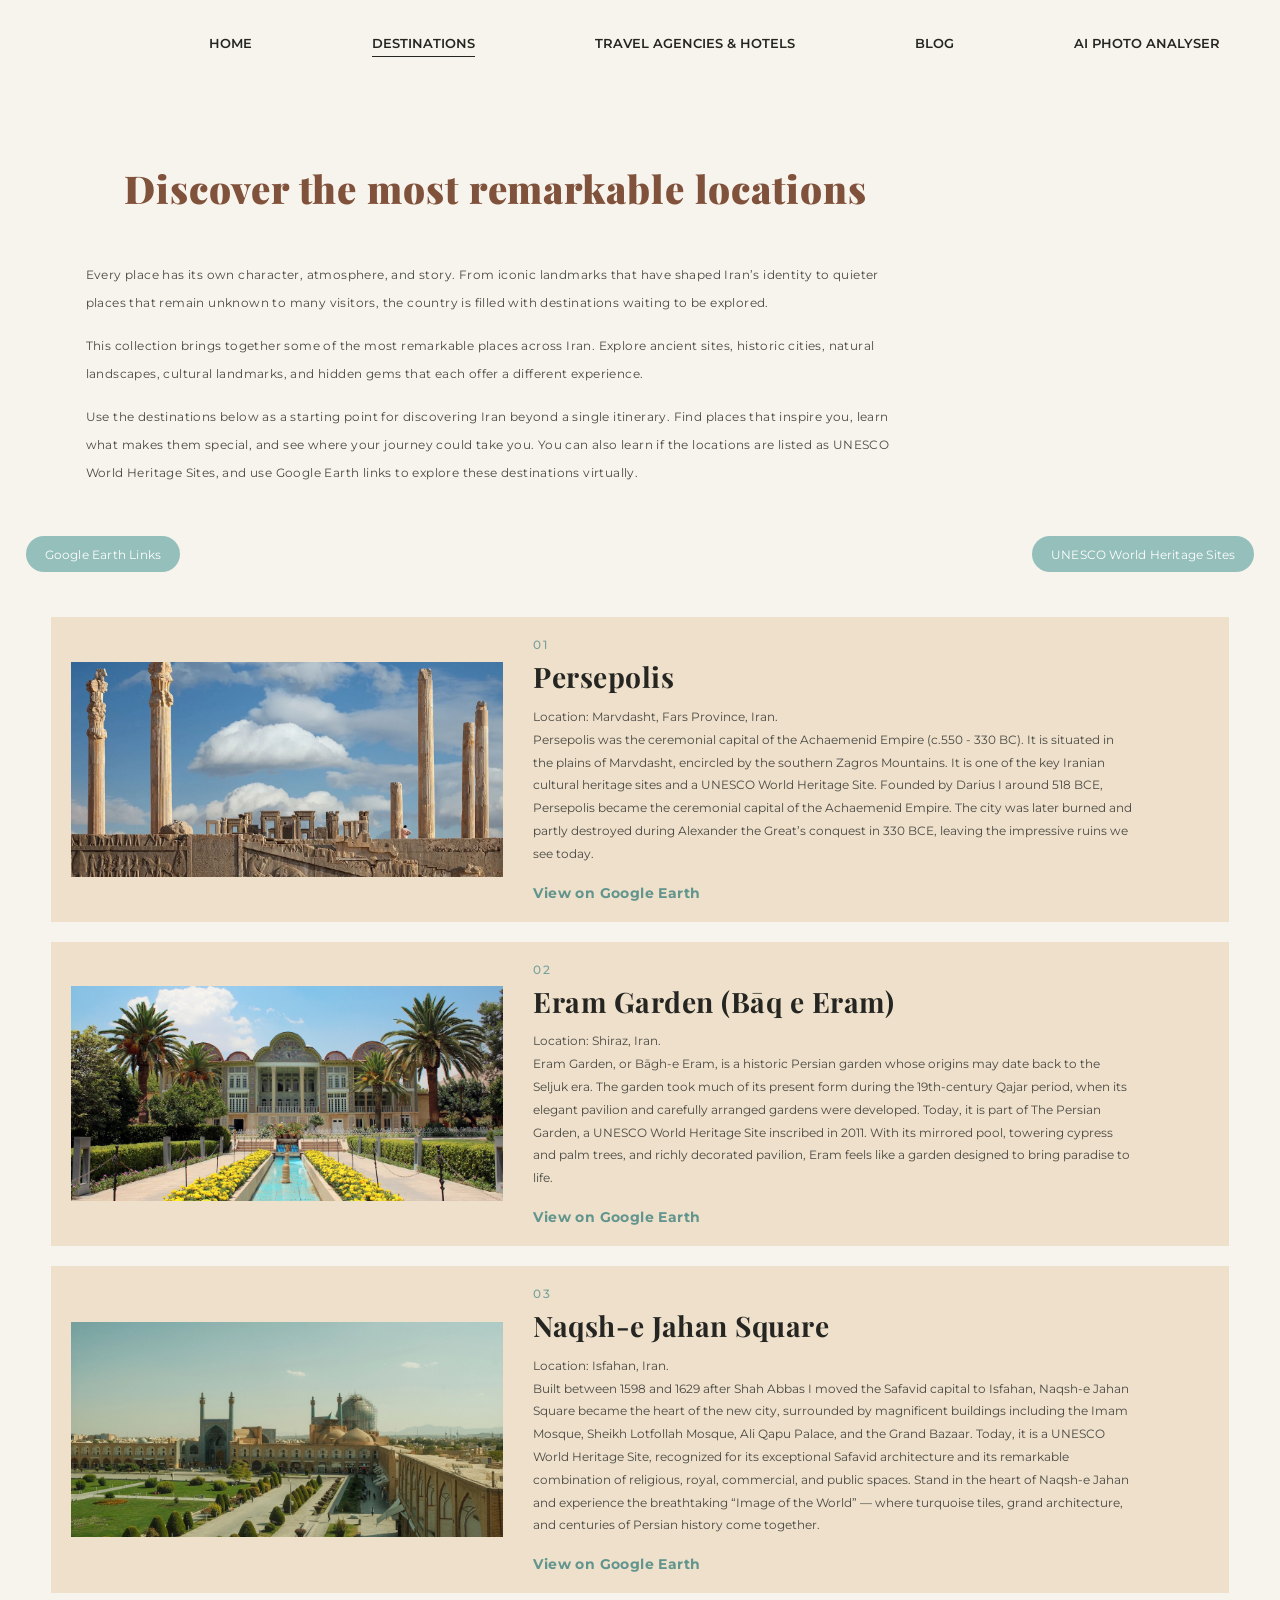
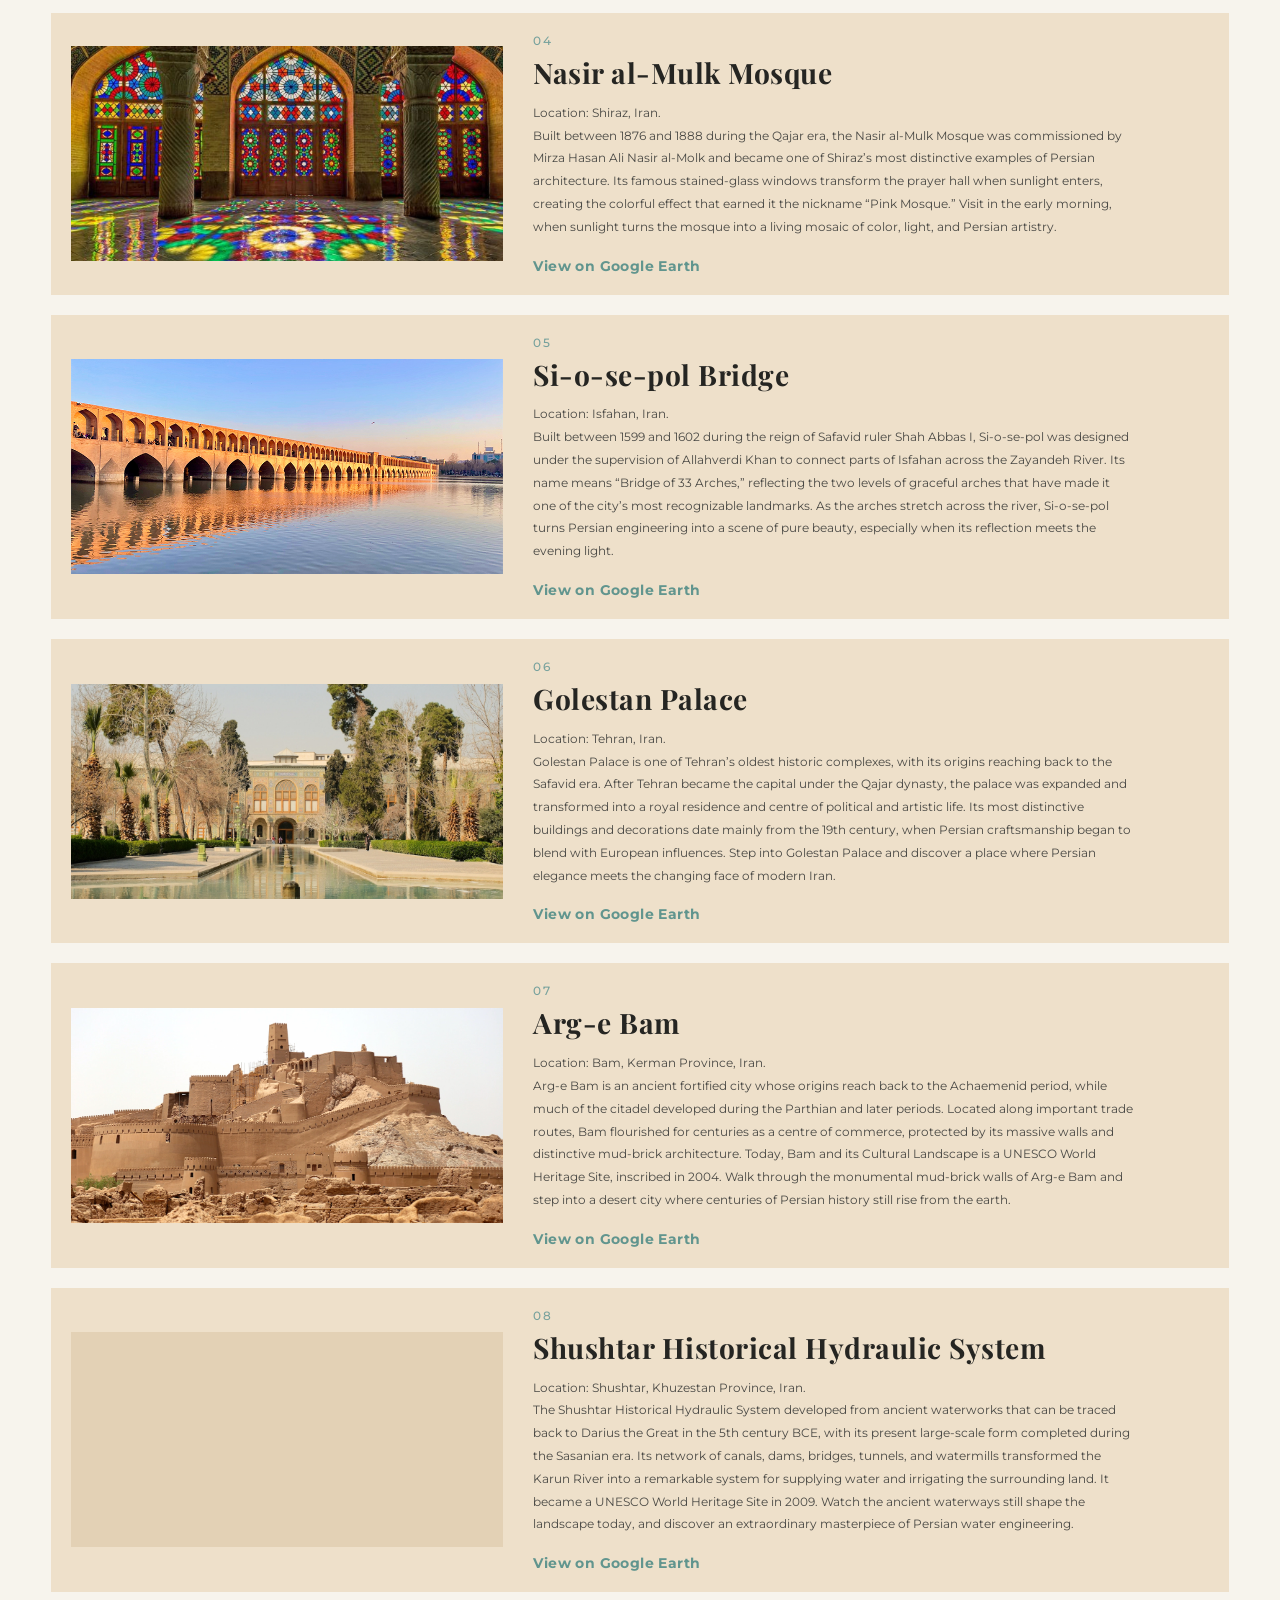
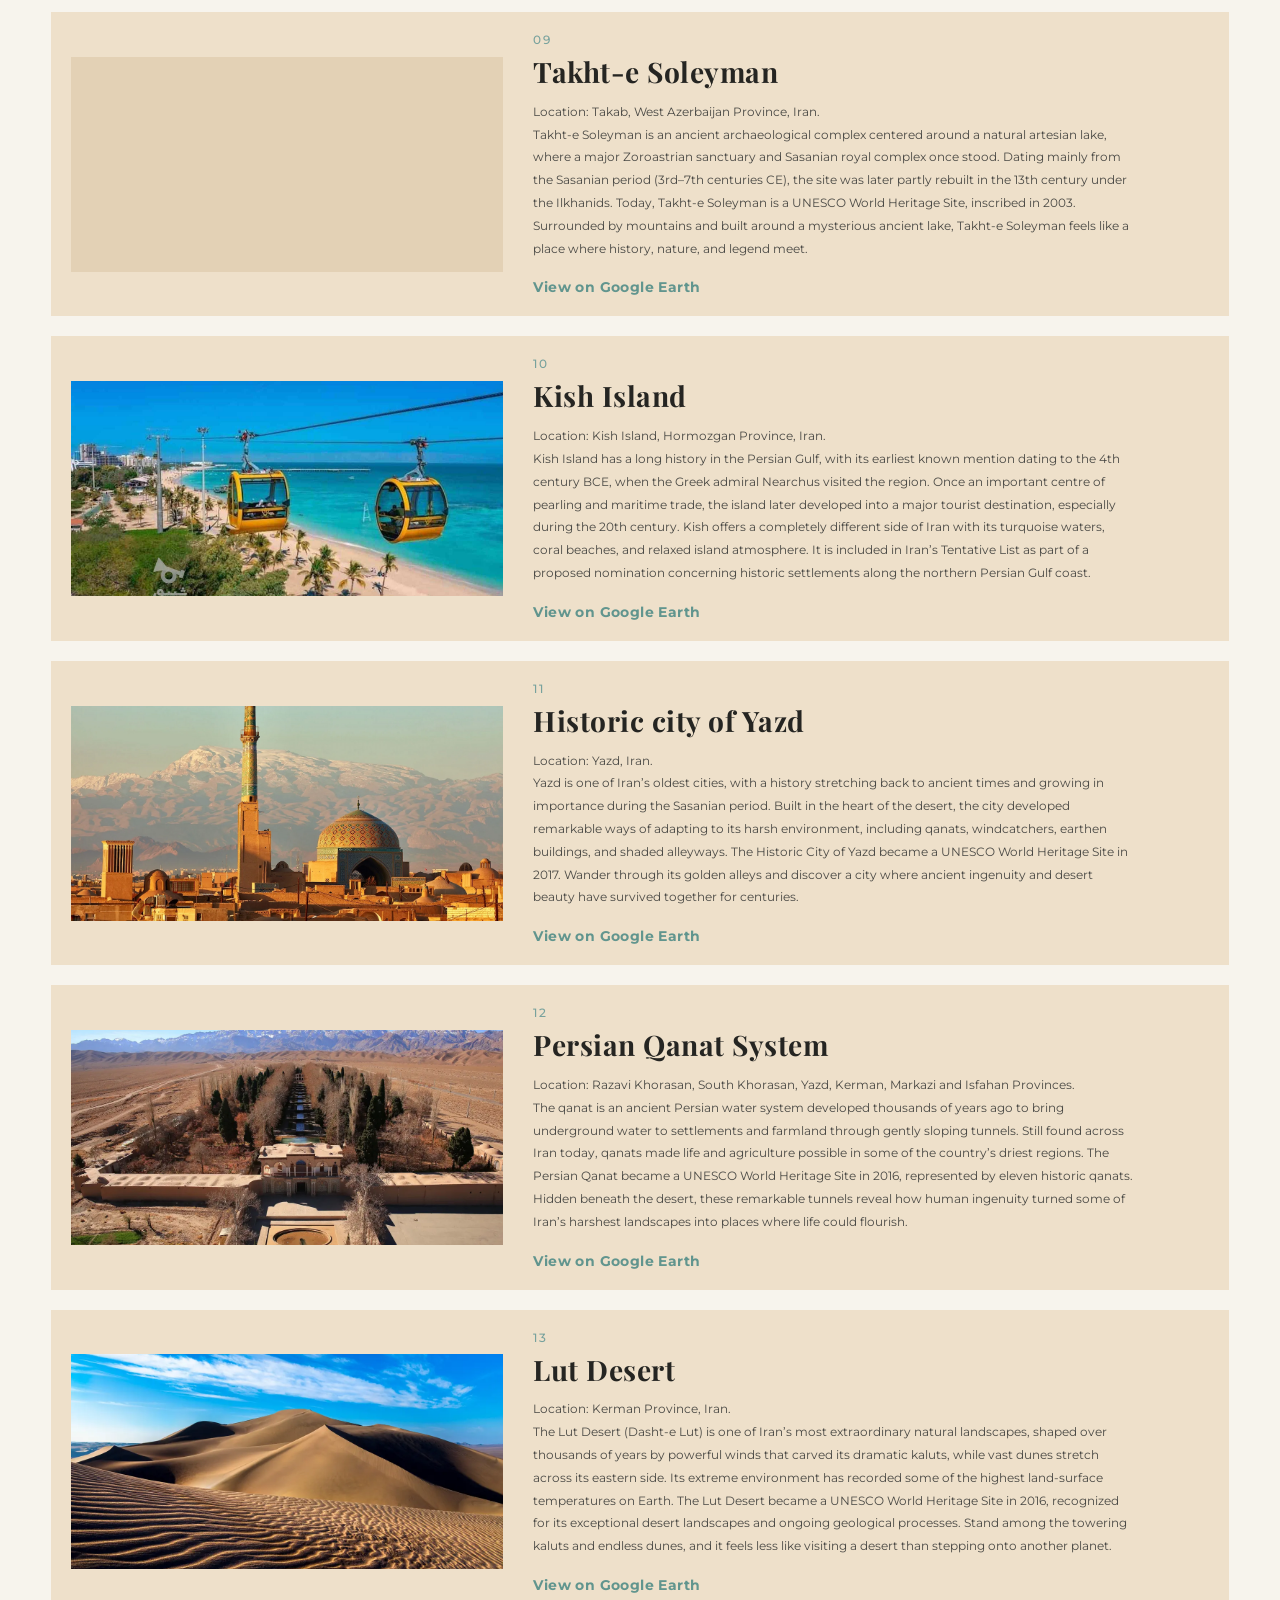
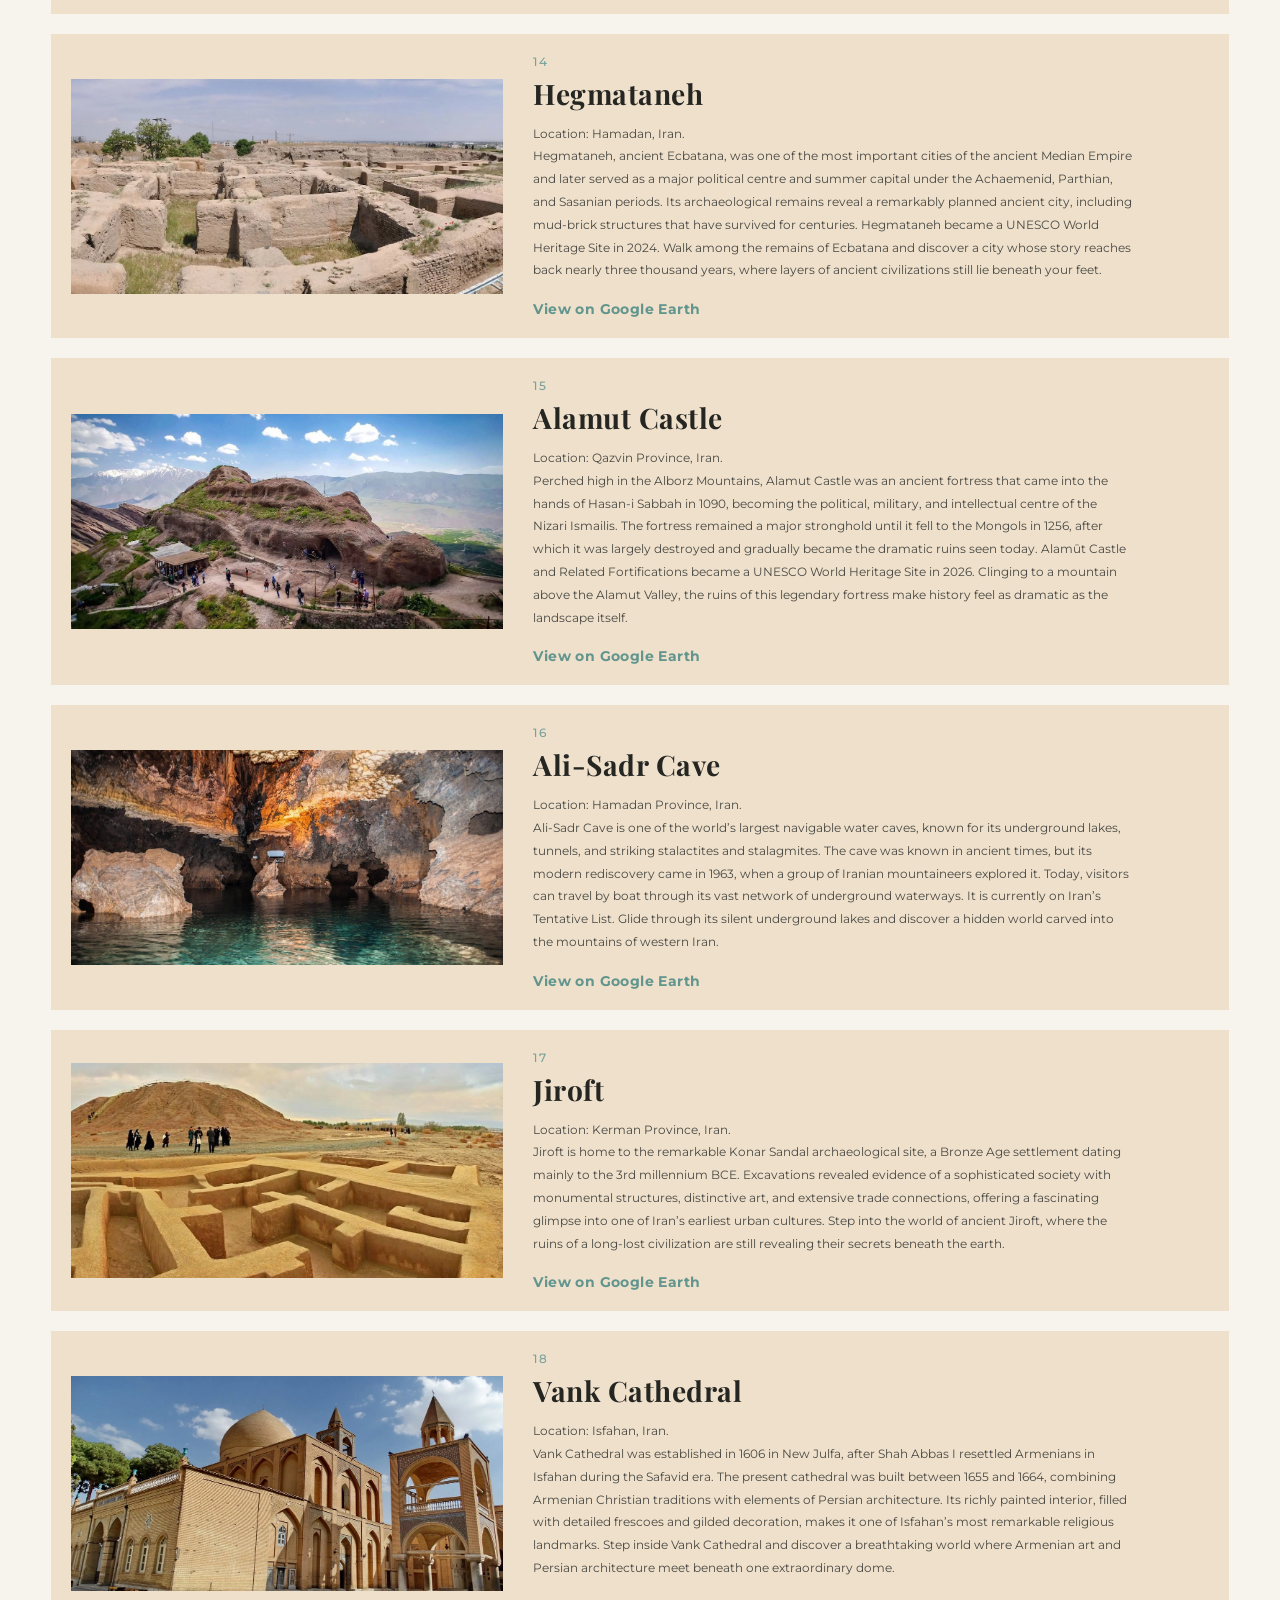
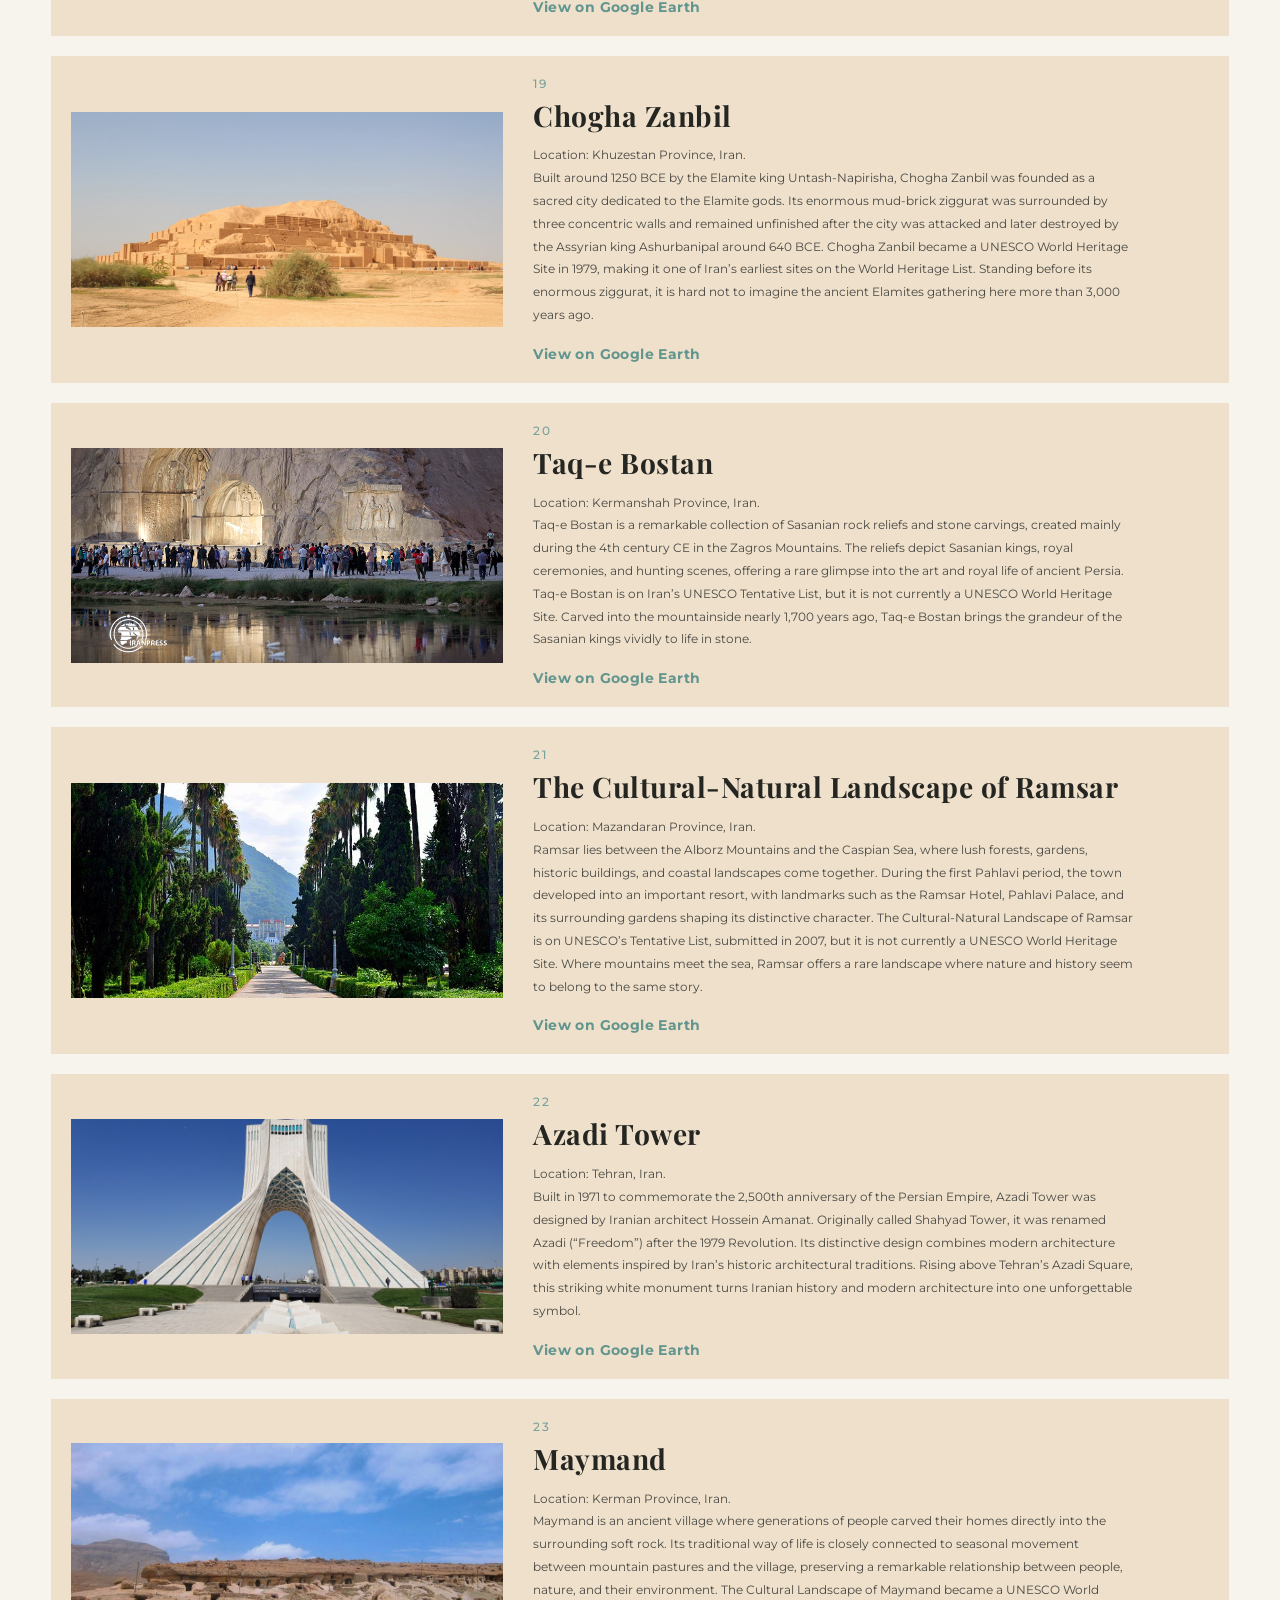
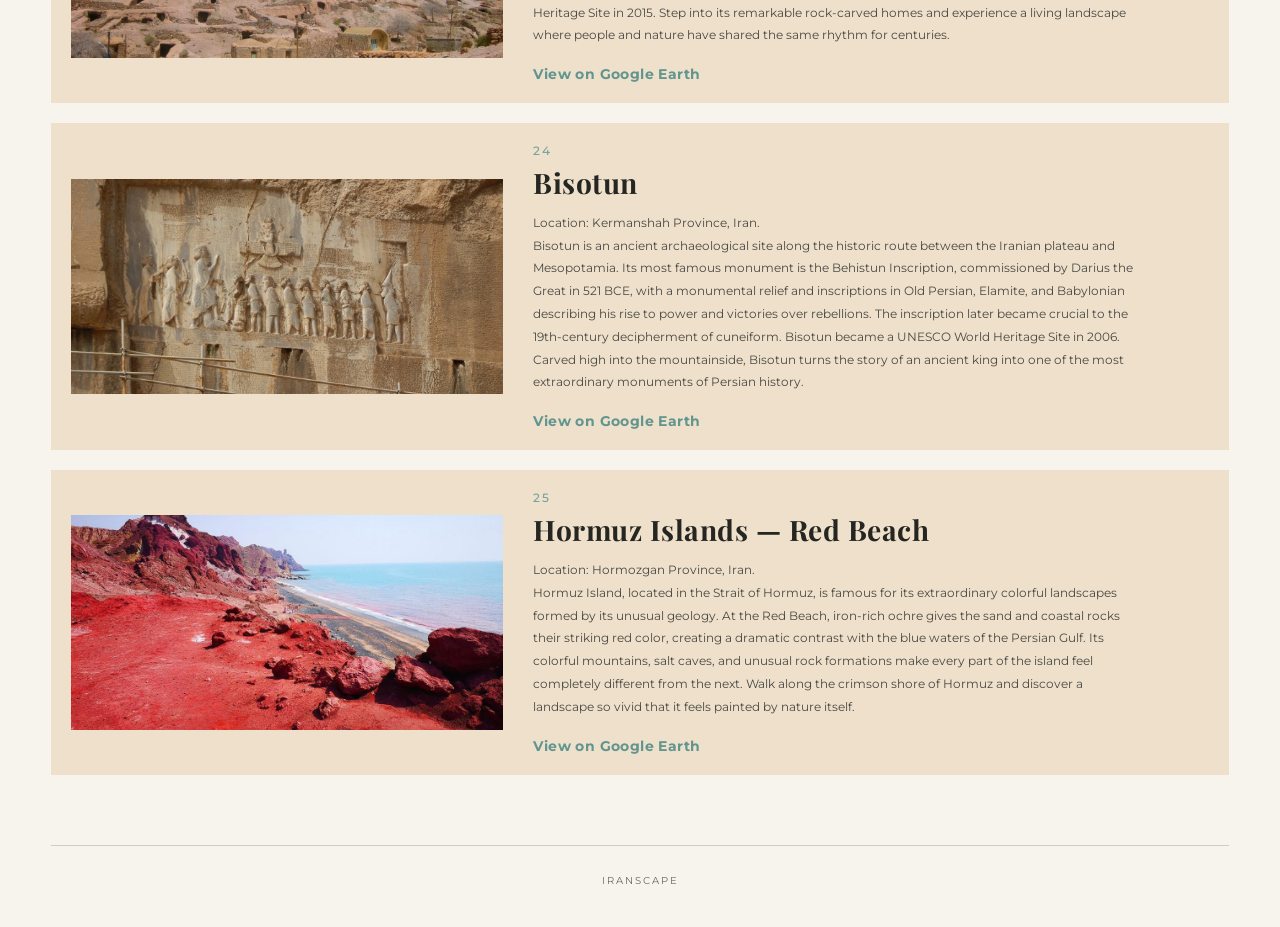
==== commit e306d524: "Update index.html" ====
--- a/Destination page/index.html
+++ b/Destination page/index.html
@@ -1437,4 +1437,4 @@
 
 </body>
 
-</html>+</html>
--- a/Destination page/destinations.css
+++ b/Destination page/destinations.css
@@ -106,7 +106,7 @@
 
 .destination-title {
 
-    margin: 90px 70px 50px;
+    margin: 90px auto 50px;
 
     font-family: "Playfair Display", serif;
 
@@ -124,6 +124,36 @@
 
 }
 
+/* =========================================
+   INTRODUCTION TEXT
+========================================= */
+
+.destination-heading {
+
+    width: 100%;
+
+    max-width: 1200px;
+
+    margin: 0 auto;
+
+    padding: 0 40px;
+
+    text-align: center;
+
+}
+
+
+.body-line {
+
+    max-width: 1100px;
+
+    margin: 0 auto 28px;
+
+    text-align: center;
+
+    line-height: 2;
+
+}
 
 /* =========================================
    PAGE INTRO
@@ -788,4 +818,4 @@
 
     }
 
-}+}
